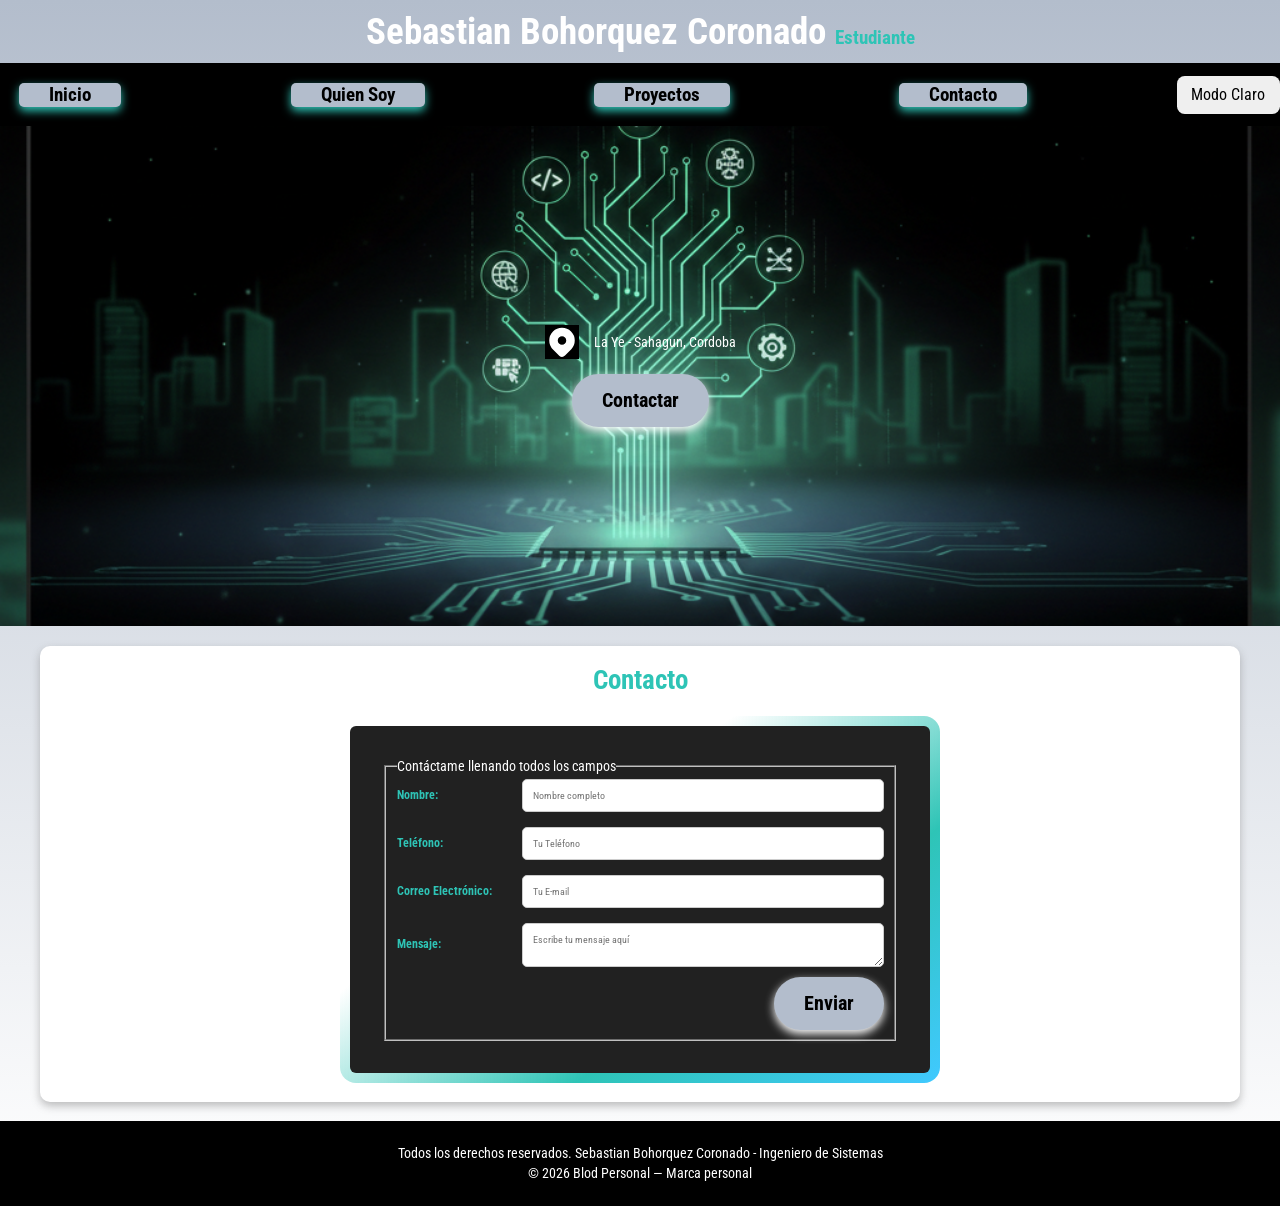
==== contacto.html @ e5efde2c "Add initial HTML structure for portfolio and "Quien Soy" pages - Created index.html with sections fo" ====
<!DOCTYPE html>
<html lang="es">
<head>
    <meta charset="UTF-8">
    <meta name="viewport" content="width=device-width, initial-scale=1.0">

    <link rel="preconnect" href="https://fonts.googleapis.com">
    <link rel="preconnect" href="https://fonts.gstatic.com" crossorigin>
    <link href="https://fonts.googleapis.com/css2?family=Roboto+Condensed:ital,wght@0,100..900;1,100..900&display=swap" rel="stylesheet">
    <link rel="preconnect" href="https://fonts.googleapis.com">
    <link rel="preconnect" href="https://fonts.gstatic.com" crossorigin>
    <link href="https://fonts.googleapis.com/css2?family=Roboto+Condensed:ital,wght@0,100..900;1,100..900&family=Rubik:ital,wght@0,300..900;1,300..900&display=swap" rel="stylesheet">


    <link rel="stylesheet" href="/css/style.css">
    <link rel="stylesheet" href="css/normalize.css">
    <title>Portafolio Sebastian Bohorquez</title>
</head>
<body>
    <header>
        <h1 class="titulo">Sebastian Bohorquez Coronado <span>Estudiante</span></h1>
    </header>

    <div class="nav-bg">
        <nav class="navegacion-principal contenedor">
            <a href="index.html">Inicio</a> 
            <a href="quien-soy.html">Quien Soy</a>
            <a href="Proyectos.html">Proyectos</a> 
            <a href="contacto.html">Contacto</a>
            <button class="boton-modo " id="boton-modo" > Modo Claro</button>

        </nav>
    </div>

    <section class="hero">
        <div class="contenido-hero">
            <div class="ubicacion">
                <svg xmlns="http://www.w3.org/2000/svg" width="34" height="34" viewBox="0 0 24 24" fill="#ffffff" class="icon icon-tabler icons-tabler-filled icon-tabler-map-pin"><path stroke="none" d="M0 0h24v24H0z" fill="none"/><path d="M18.364 4.636a9 9 0 0 1 .203 12.519l-.203 .21l-4.243 4.242a3 3 0 0 1 -4.097 .135l-.144 -.135l-4.244 -4.243a9 9 0 0 1 12.728 -12.728zm-6.364 3.364a3 3 0 1 0 0 6a3 3 0 0 0 0 -6" /></svg>
                <p>La Ye - Sahagun, Cordoba</p>
            </div> 
            <a class="boton" href="#">Contactar</a>
        </div> <!-- Aqui se termina el contenido hero -->
    </section>
    
    <main class="contenedor sombra">
        <section>
            <h2>Contacto</h2>


            <form class="formulario" action="https://formsubmit.co/sebastianbohorquez4607@gmail.com" method="POST">
                <fieldset>
                    <legend>Contáctame llenando todos los campos</legend>

                    <div class="contenedor-campos">
                        <div class="campo">
                            <label for="nombre">Nombre:</label>
                            <input class="input-text" type="text" id="nombre" name="nombre" placeholder="Nombre completo">
                        </div>

                        <div class="campo">
                            <label for="telefono">Teléfono:</label>
                            <input class="input-text" type="tel" id="telefono" name="telefono" placeholder="Tu Teléfono">
                        </div>

                        <div class="campo">
                            <label for="email">Correo Electrónico:</label>
                            <input class="input-text" type="email" id="email" name="email" placeholder="Tu E-mail">
                        </div>

                        <div class="campo">
                            <label for="mensaje">Mensaje:</label>
                            <textarea class="input-text" id="mensaje" name="mensaje" placeholder="Escribe tu mensaje aquí"></textarea>
                        </div>                   
                    </div>
                    

                    <div class="alinear-derecha flex">
                        <input class="boton w-sm-100" type="submit" value="Enviar">
                    </div>
                </fieldset>
            </form>

        </section>
                        
    </main>
    
    <footer class="footer">
        <p>Todos los derechos reservados. Sebastian Bohorquez Coronado - Ingeniero de Sistemas</p>
        <p>© 2026 Blod Personal — Marca personal</p>
    </footer>

    <script src="/JavaScript/script.js"></script>

</body>
</html>
---- css/style.css ----
:root{
    
    --Negro: #000000;
    --AzulGrisaceo: #000000;
    --VerdeMenta: #2EC4B6;
    --GrisClaro: #b3bdcc;
    --GrisOscuro: #2B2D42;
    --Blanco: #FFFFFF;
}

/* Globales */
html{
    font-size: 60.5%;
    box-sizing: border-box;
    scroll-snap-type: y mandatory;
}

/* Scroll snap */

.servicios
.navegacion-principal
.formulario{

    scroll-snap-align: center;
    scroll-snap-type: y mandatory;

}

*, *:before, *:after {
    box-sizing: inherit;
}


body{
    font-size: 16px; /*1rem = 10x*/
    font-family: 'Roboto Condensed', sans-serif;
    background-image: linear-gradient(to top, var(--Blanco), var(--GrisClaro));
    margin: 0;
    padding: 0;
}

/** Titulos **/ 
.titulo{
    font-size: clamp(2rem, 6vw, 3.8rem);
    line-height: 1.2;
    margin: 1rem 0;
    color: var(--Blanco);
}

.titulo span{
    font-size: 1.6rem;
    color: var(--Blanco);
    display: block;
    margin-top: 0.5rem;
    color: var(--VerdeMenta);
}

@media (min-width: 768px) {
    .titulo span{
        font-size: 2rem;
        display: inline;
        margin-top: 0;
    }
}

/**==============================================================
       Barra de Navegación: Aplica para todas las paginas 
================================================================= **/

.nav-bg{
    background-color: var(--Negro);
    width: 100%;
    position: sticky;
    top: 0;
    z-index: 1000;
}

.navegacion-principal {
    display: flex;
    flex-direction: column;
    align-items: center;
    padding: 1rem;
}

@media(min-width: 768px){
    .navegacion-principal{
        flex-direction: row;
        justify-content: space-between;
        padding: 0;
    }
}

.navegacion-principal a{
    color: var(--Blanco);
    padding: 1rem 1.5rem;
    background-color: var(--GrisClaro);
    color: var(--Negro);
    border: none;
    font-size: 2rem;
    border-radius: 5px;
    cursor: pointer;
    transition: all 0.3s ease;
    box-shadow: 0 4px 10px var(--VerdeMenta);
    text-decoration: none;
    font-weight: bold;
    margin: 0.5rem;
    width: 100%;
    text-align: center;
}

.navegacion-principal {
    color: var(--Negro);
    
}

@media (min-width: 480px) {
    .navegacion-principal a {
        width: auto;
        margin: 1rem 0.5rem;
    }
}

@media(min-width: 768px){
    .navegacion-principal a{
        margin: 2rem;
        padding: 1px 30px;
    }
}

.navegacion-principal a:hover{
    color: var(--Negro);
    background-color: #2EC4B6;
    transform: translateY(-3px);
    box-shadow: 0 8px 20px var(--Negro);
}

/**  =================================== PAGINA INICIO ===================================**/

/**======== hero ========**/

.hero{
    background-image: url(../img/hero.png);
    background-size: cover;
    background-position:  center;
    background-repeat: no-repeat;
    height: 400px;
    position: relative;
    margin-bottom: 2rem;
    color: #FFFFFF;
    width: 100%;
}

@media (min-width: 768px) {
    .hero {
        height: 450px;
    }
}

@media (min-width: 1024px) {
    .hero {
        height: 500px;
    }
}

.contenido-hero {
    display: flex;
    flex-direction: column;
    align-items: center;
    justify-content: center;
    text-align: center;
    height: 100%;
    padding: 1rem;
}

.ubicacion {
    display: flex;
    align-items: center;
    justify-content: center;
    gap: 8px;
    margin-bottom: 15px;
    flex-wrap: wrap;
}

@media (min-width: 768px) {
    .ubicacion {
        gap: 15px;
    }
}

.ubicacion p {
    margin: 0;
    font-size: clamp(1rem, 2.5vw, 1.4rem);
}


.boton{
    padding: 12px 25px;
    background-color: var(--GrisClaro);
    color: var(--Negro);
    border: none;
    font-size: clamp(1rem, 2.5vw, 20px);
    border-radius: 50px;
    cursor: pointer;
    transition: all 0.3s ease;
    box-shadow: 0 4px 10px var(--Blanco);
    text-decoration: none;
    font-weight: bold;
    width: 100%;
    max-width: 300px;
    display: inline-block;
}

.boton:hover {
	background-color: #2EC4B6;
	transform: translateY(-5px);
	box-shadow: 0 8px 20px rgba(21, 11, 14, 0.8);
}

@media (min-width: 480px) {
    .boton {
        width: auto;
    }
}

@media (min-width: 768px){
    .boton{
        padding: 15px 30px;
        font-size: 20px;
    }
}

 /** ------------ Mis Servicios ------------ **/



.servicios {
    display: grid;
    grid-template-columns: 1fr;
    gap: 10rem;
    justify-items: center;
    margin-top: 2rem;
    padding: 0 1rem;
    color: var(--Blanco);
    
    
}

.sombra{
    box-shadow: 0 4px 8px rgba(122,122,122,0.48);
    background-color: var(--Blanco);
    padding: 1rem;
    margin: 2rem auto;   /* 👈 CORREGIDO */
    border-radius: 10px;
    max-width: 1200px;
    width: 95%;          /* 👈 opcional pero recomendado */
}

@media (min-width: 480px) {
    .servicios {
        grid-template-columns: repeat(auto-fit, minmax(280px, 1fr));
    }
}

@media (min-width: 768px) {
    .servicios {
        grid-template-columns: repeat(auto-fit, minmax(250px, 1fr));
        gap: 2.5rem;
        margin-top: 3rem;
    
    }
}

@media (min-width: 1024px) {
    .servicios {
        gap: 3rem;
    }
}

.servicio{
    width: 100%;
    max-width: 400px;
    padding: 1.5rem;
    text-align: center;
    background-color: var(--Negro);
    border-radius: 10px;
    transition: transform 0.3s ease, box-shadow 0.3s ease;
}

.servicio:hover{
    background-color: var(--VerdeMenta);
    transform: translateY(-5px);
    box-shadow: 0 8px 25px var(--Blanco);
    color: var(--Negro);
}

.icon{
    background-color: var(--Negro);
}

.icon:hover{
    color: var(--Negro);
}


@media (min-width: 768px) {
    .servicio {
        padding: 2rem;
    }
}

.iconos{
    display: grid;
    margin-top: 1.5rem;
    justify-items: center;
    gap: 1rem;
}

@media (min-width: 768px) {
    .iconos {
        margin-top: 3rem;
    }
}

.iconos p {
    margin: 0;
    font-size: clamp(1rem, 2vw, 1.2rem);
    line-height: 1.6;
}


@media (min-width: 768px) {
    .sombra {
        padding: 2rem;
        margin: 2rem auto;
    }
}

 /* Tipografias */


h2{
    font-size: clamp(2rem, 5vw, 2.8rem);
    color: var(--AzulProfundo);
    margin-bottom: 1.5rem;
    color: var(--VerdeMenta);
}

h3{
    font-size: clamp(1.6rem, 4vw, 2.2rem);
    color: var(--Blanco);
    margin-bottom: 1rem;
    
}

h1,h2,h3{
    text-align: center;
    margin-top: 0;
}

@media (min-width: 768px) {
    h2 {
        margin-bottom: 2rem;
    }
    
    h3 {
        margin-bottom: 1.5rem;
    }
}

.sobre-mi,
.habilidades,
.proyectos-destacados,
.cta {
    text-align: center;
    padding: 4rem 2rem;
}

.sobre-mi p{
    color: var(--Blanco);
}

.grid-habilidades,
.grid-proyectos {
    display: grid;
    gap: 2rem;
    margin-top: 2rem;
}

@media (min-width: 768px) {
    .grid-habilidades {
        grid-template-columns: repeat(3, 1fr);
    }

    .grid-proyectos {
        grid-template-columns: repeat(3, 1fr);
    }
}

.proyecto h3{
    color: var(--VerdeMenta);
}

.habilidad,
.proyecto {
    background: var(--Blanco);
    padding: 2rem;
    border-radius: 10px;
    box-shadow: 0 4px 10px rgba(0,0,0,0.1);
    transition: transform 0.3s ease, box-shadow 0.3s ease;
    color: var(--Negro);
}

.habilidad:hover,
.proyecto:hover {
    transform: translateY(-5px);
    box-shadow: 0 8px 20px rgba(0,0,0,0.2);
    background-color: var(--Negro);
    color: var(--Blanco);
}

.boton-ver-proyectos{
    padding: 12px 25px;
    background-color: var(--VerdeMenta);
    color: var(--Negro);
    border: none;
    font-size: clamp(1rem, 2.5vw, 20px);
    border-radius: 50px;
    cursor: pointer;
    transition: all 0.3s ease;
    box-shadow: 0 4px 10px var(--Blanco);
    text-decoration: none;
    font-weight: bold;
    width: 100%;
    max-width: 300px;
    display: inline-block;
}

.boton-ver-proyectos:hover {
	background-color: var(--Blanco);
	transform: translateY(-5px);
	box-shadow: 0 8px 20px rgba(21, 11, 14, 0.8);
}
.cta {
    background: #222;
    color: white;
}







/* ========================================
   MEDIA QUERIES ADICIONALES
   ======================================== */

/* Dispositivos muy pequeños (max-width: 480px) */
@media (max-width: 480px) {
    html {
        font-size: 55%;
    }
    
    .contenedor {
        padding: 0 1rem;
    }
    
    .navegacion-principal a {
        padding: 0.8rem 1rem;
        font-size: 1.2rem;
    }
    
    .hero {
        height: 350px;
    }
    
    .sombra {
        padding: 1rem;
        margin: 0 0.5rem 1.5rem 0.5rem;
    }
    
    .servicio {
        padding: 1rem;
    }
    
    .formulario {
        padding: 1.5rem 1rem;
    }
    
    .campo input,
    .campo textarea {
        padding: 8px;
    }
}

/* Tablets pequeñas (481px - 767px) */
@media (min-width: 481px) and (max-width: 767px) {
    .navegacion-principal a {
        padding: 1rem 1.5rem;
    }
    
    .servicios {
        padding: 0 2rem;
    }
    
    .formulario {
        padding: 2rem;
    }
}

/* Tablets grandes y laptops pequeñas (768px - 1023px) */
@media (min-width: 768px) and (max-width: 1023px) {
    .hero {
        height: 480px;
    }
    
    .servicios {
        gap: 2rem;
    }
}

/* Laptops y desktops (1024px - 1439px) */
@media (min-width: 1024px) and (max-width: 1439px) {
    .hero {
        height: 500px;
    }
}

/* Desktops grandes (1440px+) */
@media (min-width: 1440px) {
    .contenedor {
        max-width: 140rem;
    }
    
    .hero {
        height: 550px;
    }
    
    .servicio {
        max-width: 450px;
    }
}

/* Orientación landscape en dispositivos móviles */
@media (max-height: 500px) and (orientation: landscape) {
    .hero {
        height: 300px;
    }
    
    .navegacion-principal {
        flex-direction: row;
        flex-wrap: wrap;
    }
    
    .navegacion-principal a {
        margin: 0.5rem;
        padding: 0.5rem 1rem;
    }
    
    .sombra {
        margin: 1rem;
    }
}

/* Mejoras de accesibilidad */
@media (prefers-reduced-motion: reduce) {
    * {
        transition: none !important;
        animation: none !important;
    }
    
    .boton:hover,
    .navegacion-principal a:hover,
    .habilidad-card:hover,
    .interes-item:hover {
        transform: none;
    }
}

/* Soporte para modo oscuro del sistema */
@media (prefers-color-scheme: dark) {
    body {
        background-image: linear-gradient(to bottom, #ffffff, #2B2D42);
    }
    
    .sombra {
        background-color: #2B2D42;
        box-shadow: 0 4px 8px 0 rgba(0, 0, 0, 0.3);
    }
    
    .boton {
        background-color: #2B2D42;
        color: #fff;
    }
    
    .navegacion-principal a {
        background-color: #2B2D42;
        color: #ffffff;
    }
}


/** ============================== PAGINA QUIEN SOY ==============================**/

/* Perfil Container */
.perfil-container {
    display: grid;
    grid-template-columns: 1fr;
    gap: 2rem;
    margin-bottom: 3rem;
    align-items: center;
}

.perfil-imagen {
    display: flex;
    justify-content: center;
}

.perfil-foto {
    width: 200px;
    height: 200px;
    border-radius: 50%;
    object-fit: cover;
    border: 4px solid var(--VerdeMenta);
    box-shadow: 0 10px 40px rgba(46, 196, 182, 0.3);
    transition: transform 0.3s ease, box-shadow 0.3s ease, border-color 0.3s ease;
    position: relative;
}

.perfil-foto:hover {
    transform: scale(1.08);
    box-shadow: 0 15px 50px rgba(46, 196, 182, 0.5);
    border-color: #000000;
}

.imagen-placeholder {
    display: none;
}

.perfil-info {
    text-align: center;
    color: var(--Blanco);
}

.oculto{
    max-height: 0;
    opacity: 0;
    overflow: hidden;
    transition: max-height .6s ease, opacity .4s ease;
}

.visible{
    max-height: 500px;
    opacity: 1;
    transition: max-height .6s ease, opacity .4s ease;
}

.perfil-info h2 {
    font-size: clamp(2rem, 5vw, 2.8rem);
    color: var(--Blanco);
    margin-bottom: 1rem;
    border-bottom: 3px solid var(--VerdeMenta);
    padding-bottom: 0.5rem;
    display: inline-block;
}

.intro {
    font-size: clamp(1.4rem, 3vw, 1.6rem);
    line-height: 1.6;
    color: var(--Negro);
    margin-bottom: 2rem;
    padding: 0 1rem;
}

.intro strong {
    color: var(--VerdeMenta);
}

/* ------------ Información Personal ------------ */

.informacion-personal {
    max-width: 650px;
    margin: 3rem auto;
    text-align: center;
}

.informacion-personal h3 {
    font-size: clamp(1.8rem, 4vw, 2.2rem);
    color: var(--Blanco);
    margin-bottom: 2rem;
    border-bottom: 3px solid var(--VerdeMenta);
    display: inline-block;
    padding-bottom: .5rem;
}

.info-list {
    list-style: none;
    padding: 0;
    margin: 0;
}

.info-list li {
    display: flex;
    flex-direction: column;
    align-items: center;
    gap: .5rem;
    padding: 1.2rem 0;
    border-bottom: 1px solid rgba(255,255,255,0.3);
    font-size: clamp(1.2rem, 2.5vw, 1.4rem);
}

.info-list .icon {
    font-size: 2rem;
}

.info-list .label {
    font-weight: bold;
    color: var(--VerdeMenta);
}

.info-list .value {
    color: var(--Blanco);
    opacity: .85;
}

/* ------------ Sección Mis Habilidades ------------ */

.habilidades-section {
    margin-bottom: 3rem;
}

.habilidades-section h3 {
    font-size: clamp(1.8rem, 4vw, 2rem);
    color: var(--Blanco);
    margin-bottom: 1.5rem;
    text-align: center;
}

.habilidades-grid {
    display: grid;
    grid-template-columns: 1fr;
    gap: 1.5rem;
}

.habilidad-card {
    background: var(--negro);
    padding: 1.5rem;
    border-radius: 15px;
    text-align: center;
    transition: transform 0.3s ease, box-shadow 0.3s ease;
}

.habilidad-card:hover {
    transform: translateY(-5px);
    box-shadow: 0 8px 25px var(--Blanco);
}

.habilidad-icon {
    margin-bottom: 1rem;
}

.habilidad-card h4 {
    font-size: clamp(1.4rem, 3vw, 1.6rem);
    color: var(--GrisOscuro);
    margin-bottom: 0.5rem;
}

.habilidad-card p {
    font-size: clamp(1rem, 2vw, 1.2rem);
    color: #948888;
    margin-bottom: 1rem;
}

.progress-bar {
    width: 100%;
    height: 8px;
    background-color: #ddd;
    border-radius: 4px;
    overflow: hidden;
}

.progress {
    height: 100%;
    background: linear-gradient(90deg, var(--VerdeMenta), #45b7aa);
    border-radius: 4px;
    transition: width 0.5s ease;
}

/* Sección de Intereses */
.intereses-section {
    margin-bottom: 3rem;
}

.intereses-section h3 {
    font-size: clamp(1.8rem, 4vw, 2rem);
    color: var(--Blanco);
    margin-bottom: 1.5rem;
    text-align: center;
}

.intereses-grid {
    display: flex;
    flex-wrap: wrap;
    justify-content: center;
    gap: 1rem;
}

.interes-item {
    display: flex;
    align-items: center;
    gap: 0.5rem;
    background: var(--GrisClaro);
    padding: 0.8rem 1.2rem;
    border-radius: 25px;
    transition: all 0.3s ease;
}

.interes-item:hover {
    background: var(--VerdeMenta);
    transform: scale(1.05);
}

.interes-item:hover .interes-text {
    color: var(--Blanco);
}

.interes-icon {
    font-size: 1.5rem;
}

.interes-text {
    font-size: clamp(1rem, 2vw, 1.4rem);
    font-weight: bold;
    color: var(--GrisOscuro);
    transition: color 0.3s ease;
}

/* Sección de Frase */
.frase-section {
    text-align: center;
    padding: 2rem 1.5rem;
    background: linear-gradient(135deg, var(--VerdeMenta), #45b7aa);
    border-radius: 15px;
    color: var(--Blanco);
}

.frase-section blockquote {
    font-size: clamp(1.4rem, 3vw, 2rem);
    font-style: italic;
    margin: 0 0 1rem 0;
    line-height: 1.4;
}

.frase-section cite {
    font-size: clamp(1rem, 2vw, 1.4rem);
    opacity: 0.9;
}

/* Media Queries */

/* Tablets - 768px */
@media (min-width: 768px) {
    .perfil-container {
        grid-template-columns: 250px 1fr;
        gap: 3rem;
        text-align: left;
    }

    .perfil-imagen {
        justify-content: flex-start;
    }

    .perfil-foto {
        width: 240px;
        height: 240px;
    }

    .informacion-personal {
        max-width: 600px;
        margin: 0 auto;
    }

    .habilidades-grid {
        grid-template-columns: repeat(2, 1fr);
        gap: 2rem;
    }

    .intereses-grid {
        gap: 1.5rem;
    }

    .interes-item {
        padding: 1rem 1.5rem;
    }

    .frase-section {
        padding: 3rem;
    }

    .frase-section blockquote {
        font-size: 2.2rem;
    }
}

/* Laptops - 1024px */
@media (min-width: 1024px) {
    .quien-soy-section {
        padding: 3rem;
    }

    .perfil-container {
        grid-template-columns: 280px 1fr;
        gap: 4rem;
    }

    .perfil-foto {
        width: 280px;
        height: 280px;
    }

    .intro {
        font-size: 1.8rem;
    }

    .habilidades-grid {
        grid-template-columns: repeat(4, 1fr);
        gap: 2rem;
    }

    .habilidad-card {
        padding: 2rem;
    }

    .frase-section blockquote {
        font-size: 2.5rem;
    }
}

/* Large Desktops - 1440px */
@media (min-width: 1440px) {
    .perfil-container {
        grid-template-columns: 320px 1fr;
        gap: 5rem;
    }

    .perfil-foto {
        width: 320px;
        height: 320px;
    }

    .info-list li {
        padding: 1.2rem 0;
        font-size: 1.6rem;
    }

    .interes-item {
        padding: 1.2rem 2rem;
    }

    .interes-icon {
        font-size: 2rem;
    }

    .interes-text {
        font-size: 1.5rem;
    }
}

/* Extra Small Devices */
@media (max-width: 480px) {
    .quien-soy-section {
        padding: 1rem;
    }

    .perfil-container {
        gap: 1.5rem;
    }

    .perfil-foto {
        width: 160px;
        height: 160px;
    }

    .habilidad-card {
        padding: 1.2rem;
    }

    .interes-item {
        padding: 0.6rem 1rem;
    }

    .frase-section {
        padding: 1.5rem 1rem;
    }
}

/* Landscape orientation */
@media (max-height: 500px) and (orientation: landscape) {
    .perfil-foto {
        width: 120px;
        height: 120px;
    }

    .perfil-container {
        grid-template-columns: 150px 1fr;
        gap: 2rem;
    }
}

/* Print styles */
@media print {
    .habilidad-card,
    .intereses-section,
    .frase-section {
        page-break-inside: avoid;
    }

    .imagen-placeholder {
        border: 2px solid #ccc;
        box-shadow: none;
    }
}

/* Dark mode support */
@media (prefers-color-scheme: dark) {
    body {
        background-image: linear-gradient(to bottom, #1a1a2e, #ffffff);
    }

    .quien-soy-section {
        color: #fff;
    }

    .intro {
        color: #ddd;
    }


}

/** ============================== PAGINA PROYECTOS ==============================**/


/** ============================== PAGINA CONTACTO ==============================**/


/** ------------ Formulario ------------ **/
.formulario{
    width: 100%;
    max-width: 600px;
    margin: 0 auto;
    background: linear-gradient(#212121, #212121) padding-box,
    linear-gradient(145deg, transparent 35%,#2EC4B6, #40c9ff) border-box;
    border: 3px solid transparent;
    padding: 2rem 1rem;
    font-size: 1.2rem;
    font-family: inherit;
    color: white;
    display: flex;
    flex-direction: column;
    gap: 15px;
    box-sizing: border-box;
    border-radius: 16px;
}

@media (min-width: 480px) {
    .formulario {
        padding: 2rem 1.5rem;
        border-width: 5px;
    }
}

@media (min-width: 768px) {
    .formulario {
        padding: 32px;
        font-size: 14px;
        border-width: 10px;
    }
}

.contenedor-campos{
    display: flex;
    flex-direction: column;
    gap: 15px;
}

.campo {
    display: flex;
    flex-direction: column;
    gap: 5px;
}

@media (min-width: 768px) {
    .campo {
        flex-direction: row;
        align-items: center;
    }
}

.campo label {
    font-weight: bold;
    font-size: clamp(1rem, 2vw, 1.2rem);
    color: var(--VerdeMenta);
}

.campo input,
.campo textarea {
    width: 100%;
    padding: 10px;
    border: 1px solid #ccc;
    border-radius: 5px;
    font-size: 1rem;
}

@media (min-width: 768px) {
    .campo label {
        flex: 0 0 120px;
    }
}

.alinear-derecha {
    display: flex;
    justify-content: center;
    margin-top: 1rem;
}

@media (min-width: 768px) {
    .alinear-derecha {
        justify-content: flex-end;
    }
}
/** ============================== MODO OSCURO ==============================**/



.dark-mode {
    background-image: linear-gradient(to top, #000000, #000000);
    color: var(--Blanco);
}

.dark-mode .nav-bg {
    background-color: #f2f2f2;
}

.dark-mode .navegacion-principal a {
    color: var(--Blanco);
}

.dark-mode .datos div,
.dark-mode .sombra {
    background-color: var(--Blanco);
    color: var(--Negro);
}

.dark-mode h2{
    color: var(--Negro);
}

.dark-mode .perfil-info {
    text-align: center;
    color: var(--Negro);
}

 .dark-mode .informacion-personal h3 {
    font-size: clamp(1.6rem, 3.5vw, 1.8rem);
    color: var(--Negro);
    margin-bottom: 1rem;
    margin-top: 2rem;
}

.dark-mode .info-list .label {
    font-weight: bold;
    color: var(--VerdeMenta);
}

.dark-mode .value{
    color: var(--GrisOscuro);
}

.dark-mode .info-list li {
    display: flex;
    flex-direction: column;
    align-items: center;
    gap: 0.5rem;
    padding: 1rem 0;
    border-bottom: 1px solid var(--Negro);
    font-size: clamp(1.2rem, 2.5vw, 1.4rem);
}

.dark-mode .contador {
    color: var(--VerdeMenta);
}

.dark-mode .boton-modo {
    background-color: #3a3d5a;
    color: var(--Blanco);
}



.boton-modo {
    border: none;
    padding: 1rem 1.5rem;
    border-radius: .8rem;
    cursor: pointer;
}



footer{
    background-color: var(--AzulGrisaceo);
    padding: 2rem 1rem;
    margin-top: 2rem;
    text-align: center;
    color: var(--Blanco);
    font-size: clamp(1rem, 2vw, 1.4rem);
}

footer p {
    margin: 0.5rem 0;
}

@media (prefers-color-scheme: dark) {

}
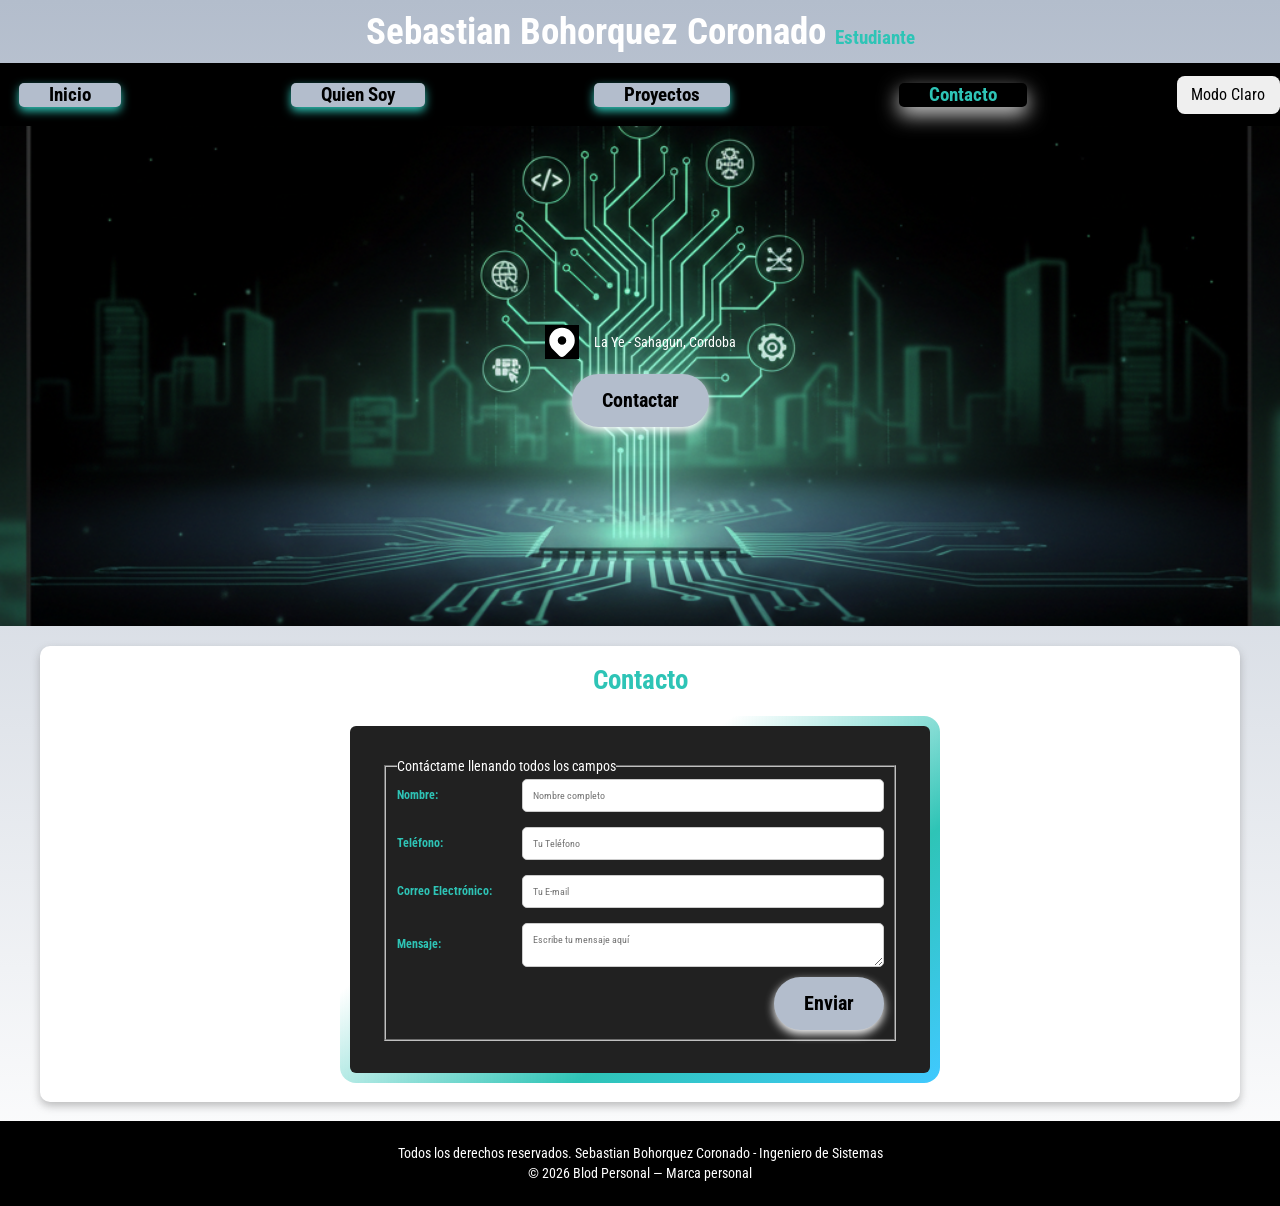
==== commit 4b3a04fb: "Implement project filtering functionality and update navigation links for active states" ====
--- a/contacto.html
+++ b/contacto.html
@@ -26,7 +26,7 @@
             <a href="index.html">Inicio</a> 
             <a href="quien-soy.html">Quien Soy</a>
             <a href="Proyectos.html">Proyectos</a> 
-            <a href="contacto.html">Contacto</a>
+            <a href="contacto.html" class="activo">Contacto</a>
             <button class="boton-modo " id="boton-modo" > Modo Claro</button>
 
         </nav>
--- a/css/style.css
+++ b/css/style.css
@@ -74,6 +74,14 @@
     top: 0;
     z-index: 1000;
 }
+
+.nav-bg a.activo {
+    box-shadow: 0 8px 20px rgba(255, 255, 255, 0.8);
+    background-color: var(--VerdeMenta) transparent 100%;
+    color: var(--VerdeMenta);
+    border-radius: 5px;
+}
+
 
 .navegacion-principal {
     display: flex;
@@ -602,6 +610,31 @@
 
 /** ============================== PAGINA QUIEN SOY ==============================**/
 
+.section{
+    display: flex;
+    width: 600px;
+    height: 550px;
+        margin: 0 auto;
+        gap: 1rem;
+        margin-top: 2rem;
+}
+.section img{
+    width: 0px;
+    flex-grow: 1;
+    object-fit: cover;
+    opacity: .8;
+    transition: 0.2s ease;
+}
+
+section img:hover{
+    cursor: pointer;
+    width: 300px;
+    opacity: 1;
+    filter: contrast(120%) ;
+}
+
+
+
 /* Perfil Container */
 .perfil-container {
     display: grid;
@@ -1040,6 +1073,81 @@
 
 /** ============================== PAGINA PROYECTOS ==============================**/
 
+.parrafo-proyecto{
+    text-align: center;
+    color: var(--Blanco);
+    font-size: clamp(1.2rem, 2.5vw, 1.4rem);
+    margin-bottom: 2rem;
+}
+
+.filtros{
+    display:flex;
+    flex-wrap:wrap;
+    justify-content:center;
+    gap:1rem;
+    margin-bottom:3rem;
+}
+
+.btn-filtro{
+    padding:10px 20px;
+    border:none;
+    border-radius:20px;
+    background:var(--GrisClaro);
+    cursor:pointer;
+    font-weight:bold;
+    transition:.3s;
+}
+
+.btn-filtro:hover{
+    background:var(--VerdeMenta);
+}
+
+.btn-filtro.activo{
+    background:var(--VerdeMenta);
+}
+
+/* GRID PROYECTOS */
+
+.proyectos-grid{
+    display:grid;
+    grid-template-columns:repeat(auto-fit,minmax(250px,1fr));
+    gap:2rem;
+}
+
+.proyecto-card{
+    background:var(--Negro);
+    color:white;
+    padding:1.5rem;
+    border-radius:10px;
+    text-align:center;
+    transition:.3s;
+}
+
+.proyecto-card:hover{
+    transform:translateY(-5px);
+    box-shadow:0 10px 25px rgba(255, 255, 255, 0.4);
+}
+
+.proyecto-card img{
+    width:100%;
+    border-radius:8px;
+    margin-bottom:1rem;
+}
+
+.btn-proyecto{
+    display:inline-block;
+    margin-top:10px;
+    padding:8px 16px;
+    background:var(--VerdeMenta);
+    color:black;
+    border-radius:20px;
+    text-decoration:none;
+    font-weight:bold;
+}
+
+.btn-proyecto:hover{
+    background-color:var(--Blanco);
+}
 
 /** ============================== PAGINA CONTACTO ==============================**/
 
@@ -1142,6 +1250,13 @@
     background-color: #f2f2f2;
 }
 
+.dark-mode .nav-bg a.activo {
+    box-shadow: 0 8px 20px rgba(32, 215, 142, 0.8);
+    background-color: var(--VerdeMenta) transparent 100%;
+    color: var(--VerdeMenta);
+    border-radius: 5px;
+}
+
 .dark-mode .navegacion-principal a {
     color: var(--Blanco);
 }
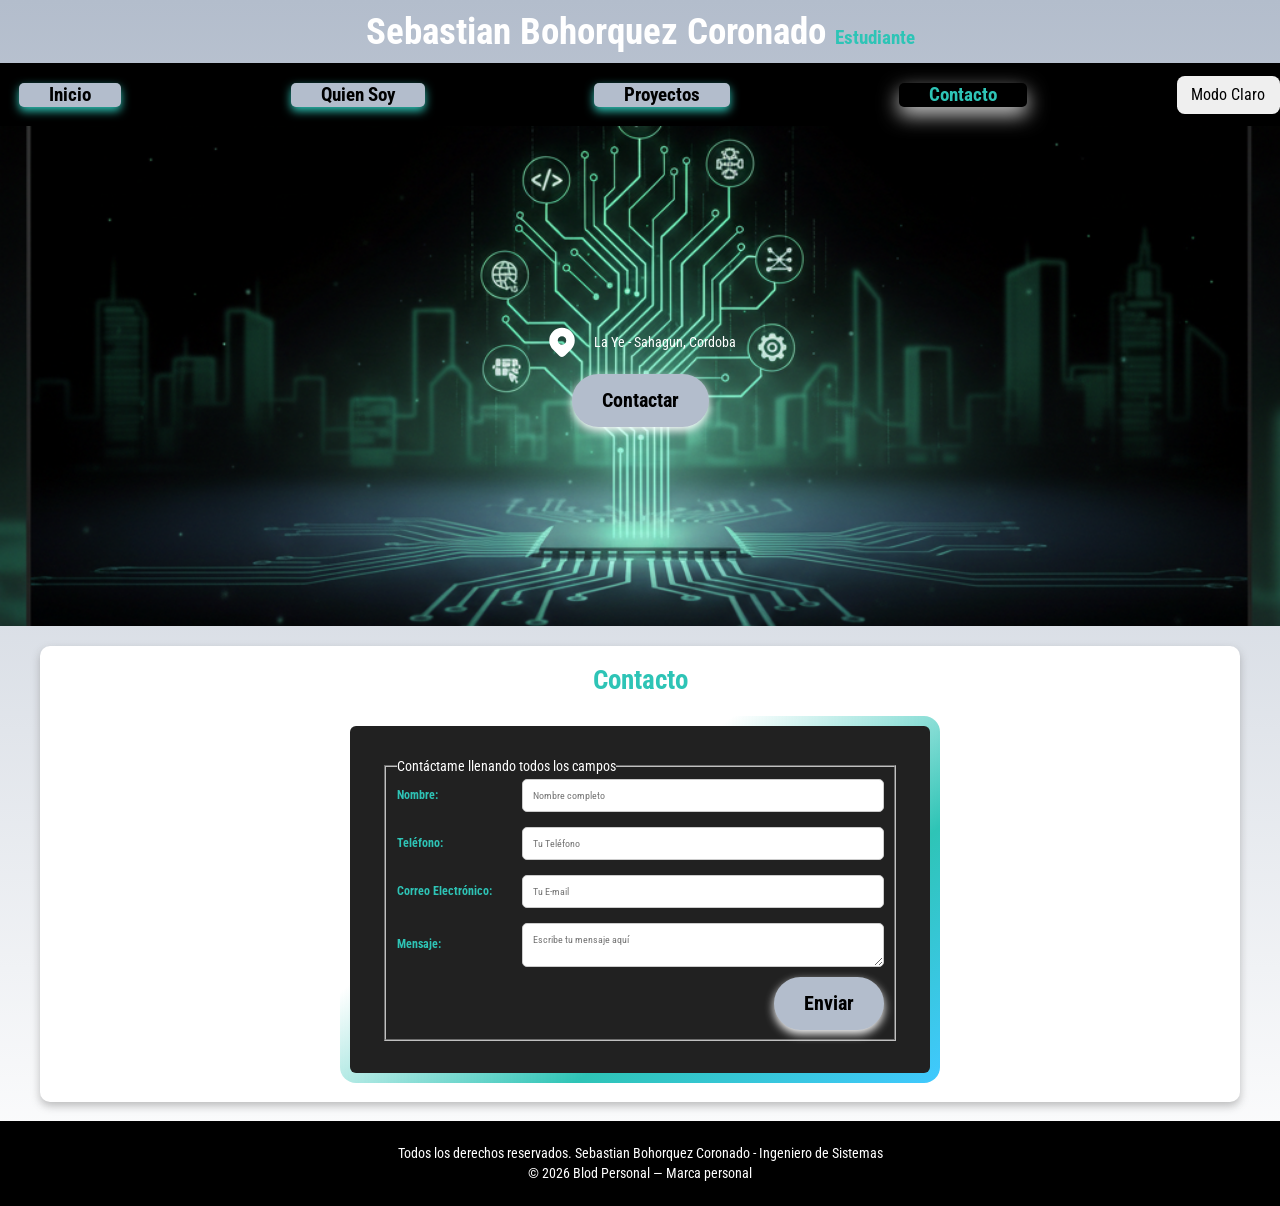
==== commit 9ae3fb8c: "Update project cards and icons in multiple HTML files; enhance CSS hover effects" ====
--- a/contacto.html
+++ b/contacto.html
@@ -35,7 +35,7 @@
     <section class="hero">
         <div class="contenido-hero">
             <div class="ubicacion">
-                <svg xmlns="http://www.w3.org/2000/svg" width="34" height="34" viewBox="0 0 24 24" fill="#ffffff" class="icon icon-tabler icons-tabler-filled icon-tabler-map-pin"><path stroke="none" d="M0 0h24v24H0z" fill="none"/><path d="M18.364 4.636a9 9 0 0 1 .203 12.519l-.203 .21l-4.243 4.242a3 3 0 0 1 -4.097 .135l-.144 -.135l-4.244 -4.243a9 9 0 0 1 12.728 -12.728zm-6.364 3.364a3 3 0 1 0 0 6a3 3 0 0 0 0 -6" /></svg>
+                <svg xmlns="http://www.w3.org/2000/svg" width="34" height="34" viewBox="0 0 24 24" fill="#ffffff" class="icono icon-tabler icons-tabler-filled icon-tabler-map-pin"><path stroke="none" d="M0 0h24v24H0z" fill="none"/><path d="M18.364 4.636a9 9 0 0 1 .203 12.519l-.203 .21l-4.243 4.242a3 3 0 0 1 -4.097 .135l-.144 -.135l-4.244 -4.243a9 9 0 0 1 12.728 -12.728zm-6.364 3.364a3 3 0 1 0 0 6a3 3 0 0 0 0 -6" /></svg>
                 <p>La Ye - Sahagun, Cordoba</p>
             </div> 
             <a class="boton" href="#">Contactar</a>
--- a/css/style.css
+++ b/css/style.css
@@ -664,6 +664,7 @@
     transform: scale(1.08);
     box-shadow: 0 15px 50px rgba(46, 196, 182, 0.5);
     border-color: #000000;
+    
 }
 
 .imagen-placeholder {
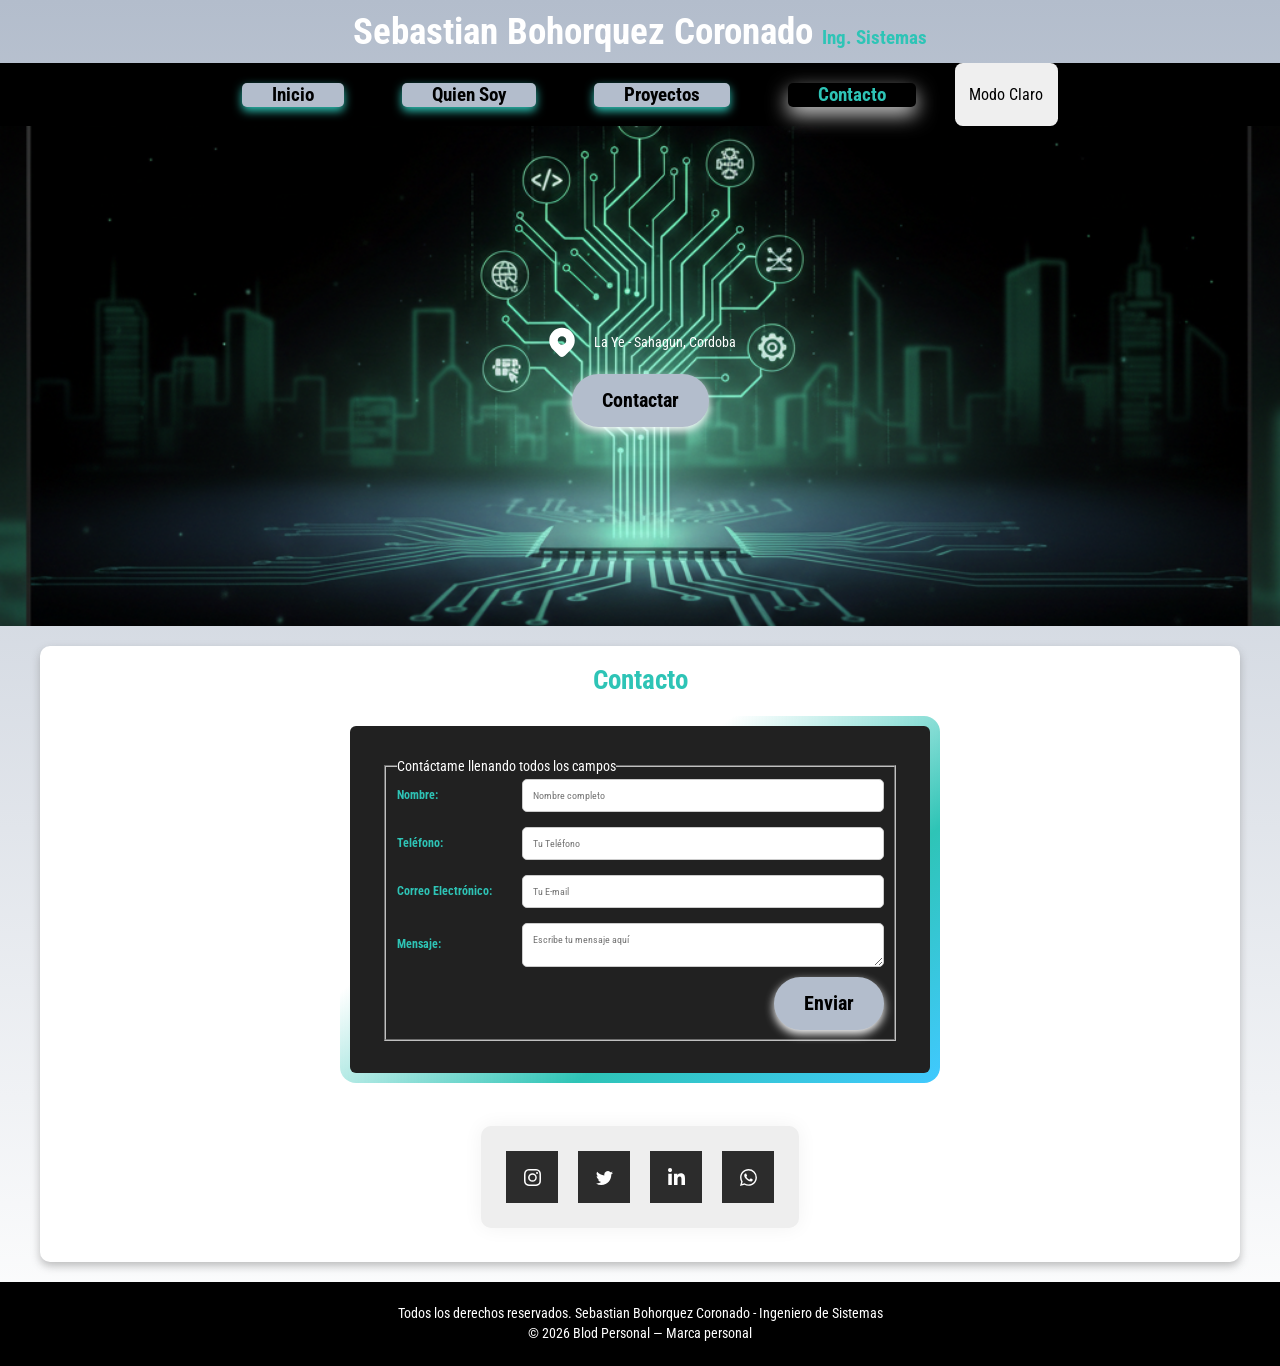
==== commit 9dcdd4be: "feat: Implement responsive menu and social media links across multiple pages - Added a toggle button" ====
--- a/contacto.html
+++ b/contacto.html
@@ -18,16 +18,27 @@
 </head>
 <body>
     <header>
-        <h1 class="titulo">Sebastian Bohorquez Coronado <span>Estudiante</span></h1>
+        <h1 class="titulo">
+            Sebastian Bohorquez Coronado <span>Ing. Sistemas</span>
+        </h1>
     </header>
-
+    
     <div class="nav-bg">
         <nav class="navegacion-principal contenedor">
-            <a href="index.html">Inicio</a> 
-            <a href="quien-soy.html">Quien Soy</a>
-            <a href="Proyectos.html">Proyectos</a> 
-            <a href="contacto.html" class="activo">Contacto</a>
-            <button class="boton-modo " id="boton-modo" > Modo Claro</button>
+
+            <!-- MENÚ -->
+            <div class="menu-nav">
+                <a href="index.html" >Inicio</a> 
+                <a href="quien-soy.html">Quien Soy</a>
+                <a href="Proyectos.html">Proyectos</a> 
+                <a href="contacto.html" class="activo">Contacto</a>
+                <button class="boton-modo" id="boton-modo">Modo Claro</button>
+            </div>
+            <!-- BOTÓN HAMBURGUESA -->
+            <div class="toggle" id="toggle-menu">
+                <svg xmlns="http://www.w3.org/2000/svg" width="24" height="24" viewBox="0 0 24 24" fill="#2EC4B6" class="icon-barra"><path stroke="none" d="M0 0h24v24H0z" fill="none"/><path d="M21 6a1 1 0 0 1 -1 1h-16a1 1 0 1 1 0 -2h16a1 1 0 0 1 1 1" /><path d="M21 12a1 1 0 0 1 -1 1h-16a1 1 0 0 1 0 -2h16a1 1 0 0 1 1 1" /><path d="M21 18a1 1 0 0 1 -1 1h-16a1 1 0 0 1 0 -2h16a1 1 0 0 1 1 1" /></svg>
+
+            </div>
 
         </nav>
     </div>
@@ -79,8 +90,30 @@
                     </div>
                 </fieldset>
             </form>
+            <h3>Nuestras Redes Sociales</h3>
+            <section class="redes-sociales">
+                <!-- From Uiverse.io by vinodjangid07 --> 
+                <div class="card-redes">
+                <a href="#" class="socialContainer containerOne">
+                    <svg class="socialSvg instagramSvg" viewBox="0 0 16 16"> <path d="M8 0C5.829 0 5.556.01 4.703.048 3.85.088 3.269.222 2.76.42a3.917 3.917 0 0 0-1.417.923A3.927 3.927 0 0 0 .42 2.76C.222 3.268.087 3.85.048 4.7.01 5.555 0 5.827 0 8.001c0 2.172.01 2.444.048 3.297.04.852.174 1.433.372 1.942.205.526.478.972.923 1.417.444.445.89.719 1.416.923.51.198 1.09.333 1.942.372C5.555 15.99 5.827 16 8 16s2.444-.01 3.298-.048c.851-.04 1.434-.174 1.943-.372a3.916 3.916 0 0 0 1.416-.923c.445-.445.718-.891.923-1.417.197-.509.332-1.09.372-1.942C15.99 10.445 16 10.173 16 8s-.01-2.445-.048-3.299c-.04-.851-.175-1.433-.372-1.941a3.926 3.926 0 0 0-.923-1.417A3.911 3.911 0 0 0 13.24.42c-.51-.198-1.092-.333-1.943-.372C10.443.01 10.172 0 7.998 0h.003zm-.717 1.442h.718c2.136 0 2.389.007 3.232.046.78.035 1.204.166 1.486.275.373.145.64.319.92.599.28.28.453.546.598.92.11.281.24.705.275 1.485.039.843.047 1.096.047 3.231s-.008 2.389-.047 3.232c-.035.78-.166 1.203-.275 1.485a2.47 2.47 0 0 1-.599.919c-.28.28-.546.453-.92.598-.28.11-.704.24-1.485.276-.843.038-1.096.047-3.232.047s-2.39-.009-3.233-.047c-.78-.036-1.203-.166-1.485-.276a2.478 2.478 0 0 1-.92-.598 2.48 2.48 0 0 1-.6-.92c-.109-.281-.24-.705-.275-1.485-.038-.843-.046-1.096-.046-3.233 0-2.136.008-2.388.046-3.231.036-.78.166-1.204.276-1.486.145-.373.319-.64.599-.92.28-.28.546-.453.92-.598.282-.11.705-.24 1.485-.276.738-.034 1.024-.044 2.515-.045v.002zm4.988 1.328a.96.96 0 1 0 0 1.92.96.96 0 0 0 0-1.92zm-4.27 1.122a4.109 4.109 0 1 0 0 8.217 4.109 4.109 0 0 0 0-8.217zm0 1.441a2.667 2.667 0 1 1 0 5.334 2.667 2.667 0 0 1 0-5.334z"></path> </svg>
+                </a>
+                
+                <a href="#" class="socialContainer containerTwo">
+                    <svg class="socialSvg twitterSvg" viewBox="0 0 16 16"> <path d="M5.026 15c6.038 0 9.341-5.003 9.341-9.334 0-.14 0-.282-.006-.422A6.685 6.685 0 0 0 16 3.542a6.658 6.658 0 0 1-1.889.518 3.301 3.301 0 0 0 1.447-1.817 6.533 6.533 0 0 1-2.087.793A3.286 3.286 0 0 0 7.875 6.03a9.325 9.325 0 0 1-6.767-3.429 3.289 3.289 0 0 0 1.018 4.382A3.323 3.323 0 0 1 .64 6.575v.045a3.288 3.288 0 0 0 2.632 3.218 3.203 3.203 0 0 1-.865.115 3.23 3.23 0 0 1-.614-.057 3.283 3.283 0 0 0 3.067 2.277A6.588 6.588 0 0 1 .78 13.58a6.32 6.32 0 0 1-.78-.045A9.344 9.344 0 0 0 5.026 15z"></path> </svg>              </a>
+                    
+                <a href="#" class="socialContainer containerThree">
+                    <svg class="socialSvg linkdinSvg" viewBox="0 0 448 512"><path d="M100.28 448H7.4V148.9h92.88zM53.79 108.1C24.09 108.1 0 83.5 0 53.8a53.79 53.79 0 0 1 107.58 0c0 29.7-24.1 54.3-53.79 54.3zM447.9 448h-92.68V302.4c0-34.7-.7-79.2-48.29-79.2-48.29 0-55.69 37.7-55.69 76.7V448h-92.78V148.9h89.08v40.8h1.3c12.4-23.5 42.69-48.3 87.88-48.3 94 0 111.28 61.9 111.28 142.3V448z"></path></svg>
+                </a>
+                
+                <a href="#" class="socialContainer containerFour">
+                    <svg class="socialSvg whatsappSvg" viewBox="0 0 16 16"> <path d="M13.601 2.326A7.854 7.854 0 0 0 7.994 0C3.627 0 .068 3.558.064 7.926c0 1.399.366 2.76 1.057 3.965L0 16l4.204-1.102a7.933 7.933 0 0 0 3.79.965h.004c4.368 0 7.926-3.558 7.93-7.93A7.898 7.898 0 0 0 13.6 2.326zM7.994 14.521a6.573 6.573 0 0 1-3.356-.92l-.24-.144-2.494.654.666-2.433-.156-.251a6.56 6.56 0 0 1-1.007-3.505c0-3.626 2.957-6.584 6.591-6.584a6.56 6.56 0 0 1 4.66 1.931 6.557 6.557 0 0 1 1.928 4.66c-.004 3.639-2.961 6.592-6.592 6.592zm3.615-4.934c-.197-.099-1.17-.578-1.353-.646-.182-.065-.315-.099-.445.099-.133.197-.513.646-.627.775-.114.133-.232.148-.43.05-.197-.1-.836-.308-1.592-.985-.59-.525-.985-1.175-1.103-1.372-.114-.198-.011-.304.088-.403.087-.088.197-.232.296-.346.1-.114.133-.198.198-.33.065-.134.034-.248-.015-.347-.05-.099-.445-1.076-.612-1.47-.16-.389-.323-.335-.445-.34-.114-.007-.247-.007-.38-.007a.729.729 0 0 0-.529.247c-.182.198-.691.677-.691 1.654 0 .977.71 1.916.81 2.049.098.133 1.394 2.132 3.383 2.992.47.205.84.326 1.129.418.475.152.904.129 1.246.08.38-.058 1.171-.48 1.338-.943.164-.464.164-.86.114-.943-.049-.084-.182-.133-.38-.232z"></path> </svg>
+                </a>
+                </div>             
+            </section>
 
         </section>
+
+        
                         
     </main>
     
--- a/css/style.css
+++ b/css/style.css
@@ -142,6 +142,56 @@
     box-shadow: 0 8px 20px var(--Negro);
 }
 
+/* BOTÓN HAMBURGUESA */
+.toggle{
+    display: none;
+    font-size: 25px;
+    cursor: pointer;
+}
+
+/* CONTENEDOR DEL MENÚ */
+.menu-nav{
+    display: flex;
+    gap: 2rem;
+}
+
+/* 📱 MOBILE */
+@media (max-width: 768px){
+
+    .menu-nav{
+        position: absolute;
+        top: 70px;
+        left: -220px;
+        flex-direction: column;
+        background: var(--Primario);
+        width: 200px;
+        padding: 20px;
+        transition: 0.4s;
+        border-radius: 0 10px 10px 0;
+    }
+
+    .menu-nav.open{
+        left: 0;
+    }
+
+    .toggle{
+        display: block;
+        color: var(--Blanco);
+    }
+}
+.navegacion-principal{
+    display: flex;
+    justify-content: space-between;
+    align-items: center;
+}
+
+/* Esto empuja el menú al centro */
+.menu-nav{
+    display: flex;
+    gap: 2rem;
+    margin: 0 auto;
+}
+
 /**  =================================== PAGINA INICIO ===================================**/
 
 /**======== hero ========**/
@@ -1074,7 +1124,7 @@
 
 /** ============================== PAGINA PROYECTOS ==============================**/
 
-.parrafo-proyecto{
+.parrafo-proyecto {
     text-align: center;
     color: var(--Blanco);
     font-size: clamp(1.2rem, 2.5vw, 1.4rem);
@@ -1117,7 +1167,7 @@
 
 .proyecto-card{
     background:var(--Negro);
-    color:white;
+    color: var(--Blanco);
     padding:1.5rem;
     border-radius:10px;
     text-align:center;
@@ -1238,14 +1288,116 @@
         justify-content: flex-end;
     }
 }
+
+/* From Uiverse.io by vinodjangid07 */ 
+
+.redes-sociales {
+    font-size: clamp(1rem, 4vw, 2.2rem);
+    color: var(--Blanco);
+    margin-bottom: 1.5rem;
+    text-align: center;
+  display: flex;
+  align-items: center;
+  justify-content: center;
+  gap: 20px;
+  margin-top: 2rem;
+}
+
+.card-redes {
+  width: fit-content;
+  height: fit-content;
+  background-color: rgb(238, 238, 238);
+  display: flex;
+  align-items: center;
+  justify-content: center;
+  border-radius: 10px;
+  padding: 25px 25px;
+  gap: 20px;
+  box-shadow: 0px 0px 20px rgba(0, 0, 0, 0.055);
+}
+
+/* for all social containers*/
+.socialContainer {
+  width: 52px;
+  height: 52px;
+  background-color: rgb(44, 44, 44);
+  display: flex;
+  align-items: center;
+  justify-content: center;
+  overflow: hidden;
+  transition-duration: .3s;
+}
+/* instagram*/
+.containerOne:hover {
+  background-color: #d62976;
+  transition-duration: .3s;
+}
+/* twitter*/
+.containerTwo:hover {
+  background-color: #00acee;
+  transition-duration: .3s;
+}
+/* linkdin*/
+.containerThree:hover {
+  background-color: #0072b1;
+  transition-duration: .3s;
+}
+/* Whatsapp*/
+.containerFour:hover {
+  background-color: #128C7E;
+  transition-duration: .3s;
+}
+
+.socialContainer:active {
+  transform: scale(0.9);
+  transition-duration: .3s;
+}
+
+.socialSvg {
+  width: 17px;
+}
+
+.socialSvg path {
+  fill: rgb(255, 255, 255);
+}
+
+.socialContainer:hover .socialSvg {
+  animation: slide-in-top 0.3s both;
+}
+
+@keyframes slide-in-top {
+  0% {
+    transform: translateY(-50px);
+    opacity: 0;
+  }
+
+  100% {
+    transform: translateY(0);
+    opacity: 1;
+  }
+}
+
+
 /** ============================== MODO OSCURO ==============================**/
 
+.boton-modo {
+    border: none;
+    padding: .1rem 1.5rem;
+    border-radius: .8rem;
+    cursor: pointer;
+}
 
 
 .dark-mode {
     background-image: linear-gradient(to top, #000000, #000000);
     color: var(--Blanco);
 }
+
+.dark-mode h3 {
+    color: var(--Negro);
+}
+
+/** ------------ Navegación ------------ **/
 
 .dark-mode .nav-bg {
     background-color: #f2f2f2;
@@ -1271,6 +1423,31 @@
 .dark-mode h2{
     color: var(--Negro);
 }
+/** ----------- Inicio ------------ **/
+
+.dark-mode .tienes-idea{
+    color: var(--Blanco);
+}
+
+.dark-mode .proyecto {
+    color: var(--Negro);
+    background-color: var(--Blanco);
+}
+
+.dark-mode .proyecto:hover{
+    color: var(--Negro);
+    background-color: var(--VerdeMenta);
+}
+
+.dark-mode .servicio h3{
+    color: var(--Blanco);
+}
+
+.dark-mode .sobre-mi p {
+    color: var(--Negro);
+}
+
+/** --------------- Perfil ------------- **/
 
 .dark-mode .perfil-info {
     text-align: center;
@@ -1291,6 +1468,11 @@
 
 .dark-mode .value{
     color: var(--GrisOscuro);
+}
+
+.dark-mode .habilidad-card:hover {
+    transform: translateY(-5px);
+    box-shadow: 0 8px 25px var(--Negro);
 }
 
 .dark-mode .info-list li {
@@ -1312,15 +1494,59 @@
     color: var(--Blanco);
 }
 
-
-
-.boton-modo {
-    border: none;
-    padding: 1rem 1.5rem;
-    border-radius: .8rem;
-    cursor: pointer;
-}
-
+.dark-mode .card-redes{
+    background-color: var(--GrisOscuro);
+}
+
+.dark-mode .socialContainer{
+    background-color: var(--VerdeMenta);
+}
+
+/* instagram*/
+.dark-mode .containerOne:hover {
+  background-color: #d62976;
+  transition-duration: .3s;
+}
+/* twitter*/
+.dark-mode .containerTwo:hover {
+  background-color: #00acee;
+  transition-duration: .3s;
+}
+/* linkdin*/
+.dark-mode .containerThree:hover {
+  background-color: #0072b1;
+  transition-duration: .3s;
+}
+/* Whatsapp*/
+.dark-mode .containerFour:hover {
+  background-color: #128C7E;
+  transition-duration: .3s;
+}
+
+/** ----------- PROYECTOS ------------- **/
+
+.dark-mode .parrafo-proyecto{
+    color: var(--Negro);
+}
+
+.dark-mode .proyecto-card{
+    background-color: var(--GrisClaro);
+}
+
+.dark-mode .proyecto-card h3{
+    color: var(--Negro);
+    
+}
+.dark-mode .proyecto-card p{
+    color: var(--Negro);
+    
+}
+
+/** =====================================
+
+---------- FOOTER 
+
+=========================================**/
 
 
 footer{
@@ -1340,3 +1566,108 @@
 
 }
 
+/**
+======================================================================================
+
+  PROYECTOS
+
+======================================================================================
+**/
+
+.section{
+    display: flex;
+    width: 600px;
+    height: 550px;
+        margin: 0 auto;
+        gap: 1rem;
+        margin-top: 2rem;
+}
+.section img{
+    width: 0px;
+    flex-grow: 1;
+    object-fit: cover;
+    opacity: .8;
+    transition: 0.2s ease;
+}
+
+section img:hover{
+    cursor: pointer;
+    width: 300px;
+    opacity: 1;
+    filter: contrast(120%) ;
+}
+
+
+
+/* ========= VIGI-BOT Container ==========0*/
+.vigi-bot-container {
+    display: grid;
+    grid-template-columns: 1fr;
+    gap: 2rem;
+    margin-bottom: 3rem;
+    align-items: center;
+}
+
+.vigi-bot-imagen {
+    display: flex;
+    justify-content: center;
+}
+
+.vigi-bot-foto {
+    width: 200px;
+    height: 200px;
+    border: 4px solid var(--VerdeMenta);
+    box-shadow: 0 10px 40px rgba(46, 196, 182, 0.3);
+    transition: transform 0.3s ease, box-shadow 0.3s ease, border-color 0.3s ease;
+    
+}
+
+.vigi-bot-foto:hover {
+    transform: scale(1.4);
+    box-shadow: 0 15px 50px rgba(46, 196, 182, 0.5);
+    border-color: #000000;
+    
+}
+
+.imagen-placeholder {
+    display: none;
+}
+
+.vigi-bot-info {
+    text-align: center;
+    color: var(--Blanco);
+}
+
+.oculto{
+    max-height: 0;
+    opacity: 0;
+    overflow: hidden;
+    transition: max-height .6s ease, opacity .4s ease;
+}
+
+.visible{
+    max-height: 500px;
+    opacity: 1;
+    transition: max-height .6s ease, opacity .4s ease;
+}
+
+.vigi-bot-info h2 {
+    font-size: clamp(2rem, 5vw, 2.8rem);
+    color: var(--Blanco);
+    margin-bottom: 1rem;
+    border-bottom: 3px solid var(--VerdeMenta);
+    padding-bottom: 0.5rem;
+    display: inline-block;
+}
+
+/** Dark Mode Styles **/
+
+.dark-mode .vigi-bot-info h2 {
+    color: var(--Negro);
+}
+
+
+.dark-mode .vigi-bot-info {
+    text-align: center;
+    color: var(--Negro);            
+}
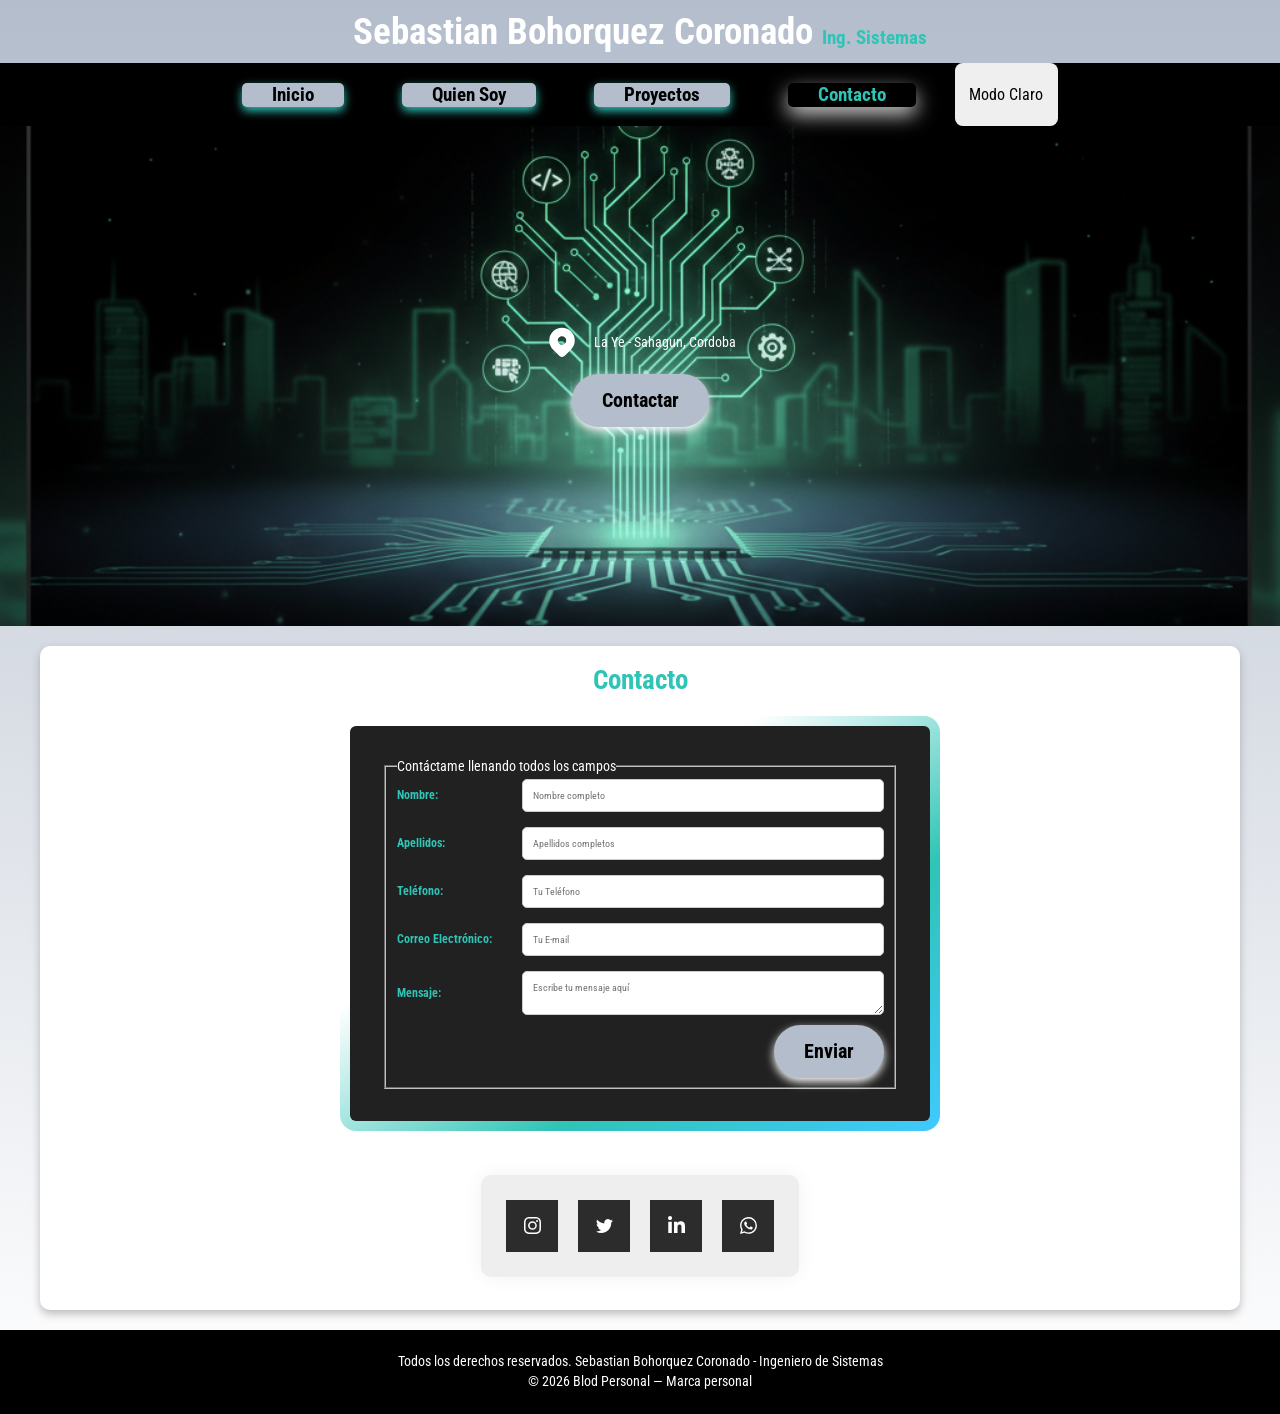
==== commit 4f64fa54: "fix: Update stylesheet paths and enhance VIGI-BOT project section with additional content" ====
--- a/contacto.html
+++ b/contacto.html
@@ -12,7 +12,7 @@
     <link href="https://fonts.googleapis.com/css2?family=Roboto+Condensed:ital,wght@0,100..900;1,100..900&family=Rubik:ital,wght@0,300..900;1,300..900&display=swap" rel="stylesheet">
 
 
-    <link rel="stylesheet" href="/css/style.css">
+    <link rel="stylesheet" href="css/style.css">
     <link rel="stylesheet" href="css/normalize.css">
     <title>Portafolio Sebastian Bohorquez</title>
 </head>
@@ -66,6 +66,10 @@
                         <div class="campo">
                             <label for="nombre">Nombre:</label>
                             <input class="input-text" type="text" id="nombre" name="nombre" placeholder="Nombre completo">
+                        </div>
+                        <div class="campo">
+                            <label for="apellidos">Apellidos:</label>
+                            <input class="input-text" type="text" id="apellidos" name="apellidos" placeholder="Apellidos completos">
                         </div>
 
                         <div class="campo">
@@ -122,7 +126,7 @@
         <p>© 2026 Blod Personal — Marca personal</p>
     </footer>
 
-    <script src="/JavaScript/script.js"></script>
+    <script src="JavaScript/script.js"></script>
 
 </body>
 </html>
--- a/css/style.css
+++ b/css/style.css
@@ -659,16 +659,32 @@
 
 
 /** ============================== PAGINA QUIEN SOY ==============================**/
-
-.section{
+/* En tu archivo CSS */
+.contenido-hero h1 {
+    
+  font-size: 80px;        /* ajusta el tamaño que quieras */
+  font-weight: 900;
+  letter-spacing: 6px;
+  text-transform: uppercase;
+
+  background-image: url('/Sebastian_Bohorquez_Coronado/img/hero.png');  /* ← cambia por tu imagen */
+  background-size: cover;
+  background-position: center;
+
+  -webkit-background-clip: text;
+  background-clip: text;
+  -webkit-text-fill-color: transparent;
+  color: transparent;
+}
+.section .fotomia{
     display: flex;
-    width: 600px;
-    height: 550px;
-        margin: 0 auto;
-        gap: 1rem;
-        margin-top: 2rem;
-}
-.section img{
+    width: 50px;
+    height: 70%;
+    margin: 0 auto;
+    gap: 1rem;
+    margin-top: 2rem;
+}
+.section .fotomia{
     width: 0px;
     flex-grow: 1;
     object-fit: cover;
@@ -676,7 +692,7 @@
     transition: 0.2s ease;
 }
 
-section img:hover{
+.section .fotomia:hover{
     cursor: pointer;
     width: 300px;
     opacity: 1;
@@ -1542,6 +1558,10 @@
     
 }
 
+.dark-mode .objetivo-vigi-bot{
+    color: var(--Negro);
+}
+
 /** =====================================
 
 ---------- FOOTER 
@@ -1671,3 +1691,11 @@
     text-align: center;
     color: var(--Negro);            
 }
+
+/**Objetivo VIGI-BOT**/
+
+.objetivo-vigi-bot {
+    color: var(--Blanco);
+    font-size: clamp(1.1rem, 2.5vw, 1.3rem);
+    line-height: 1.6;
+}
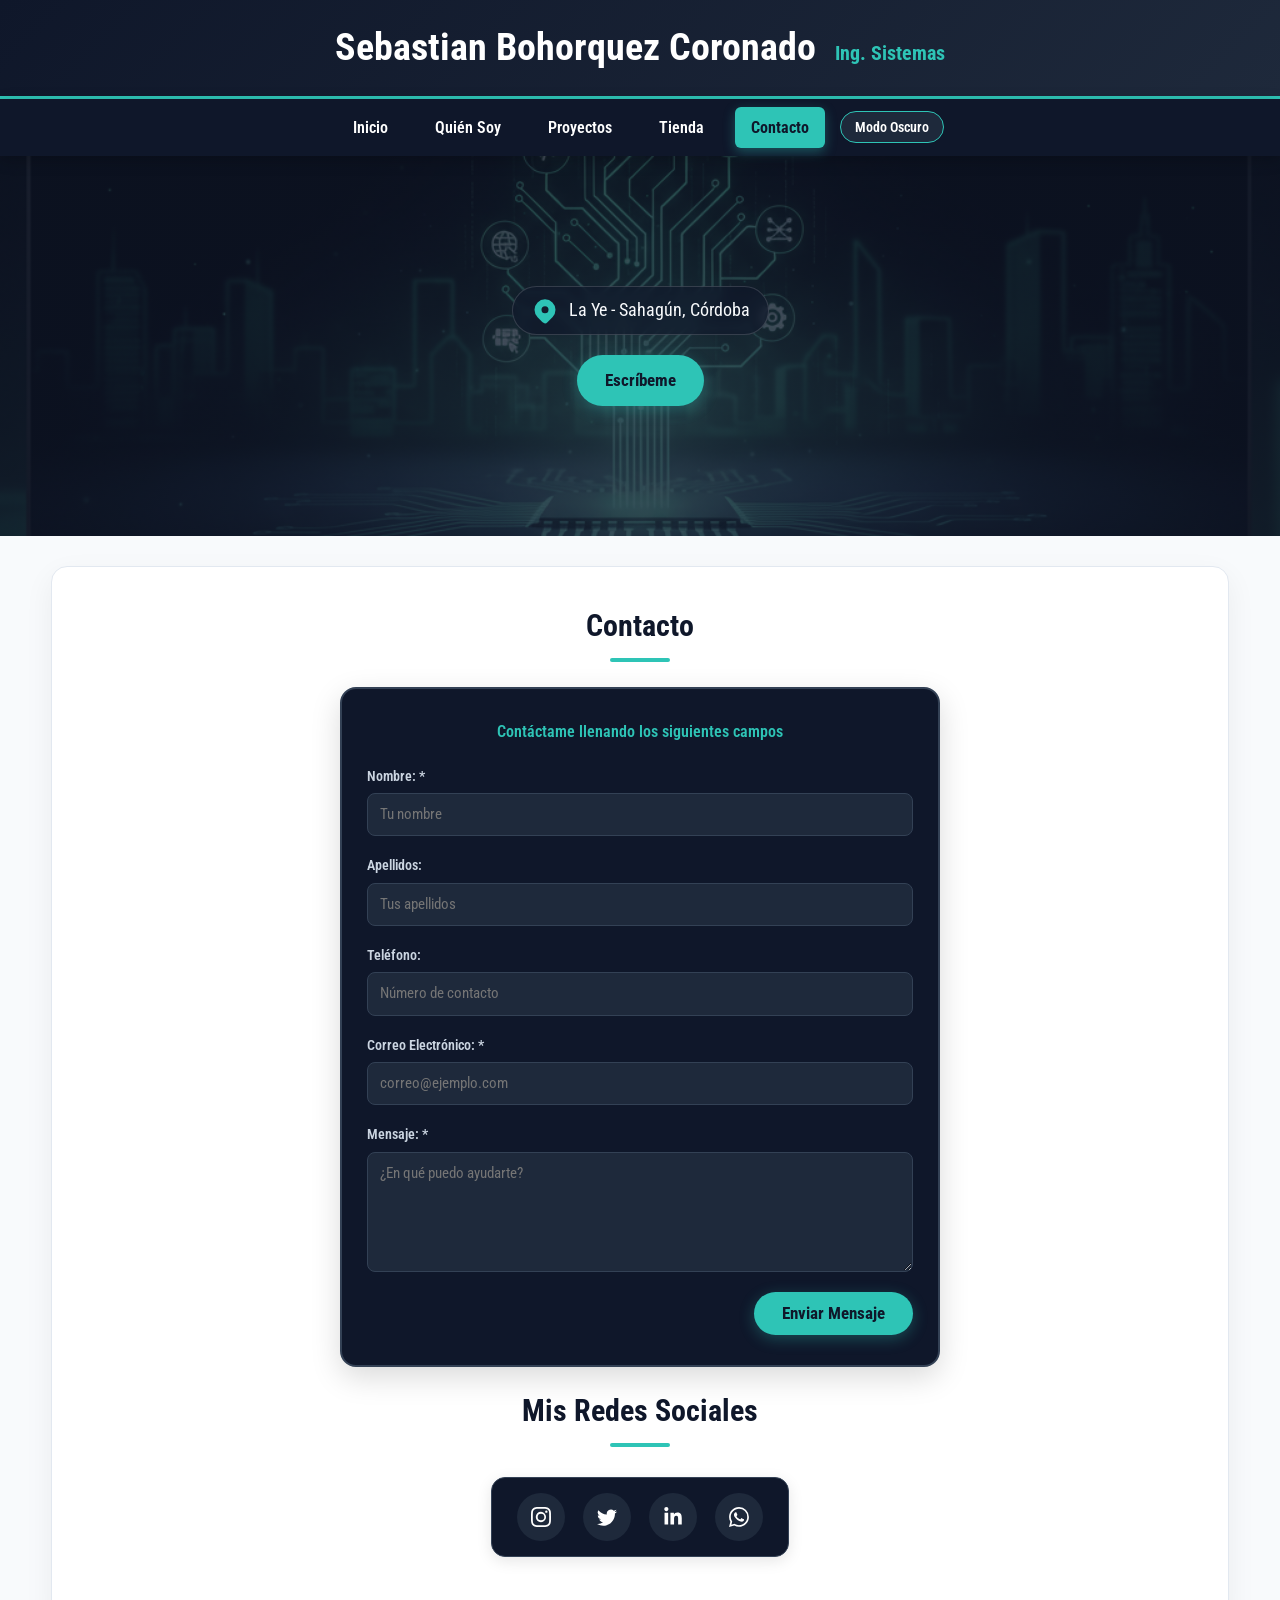
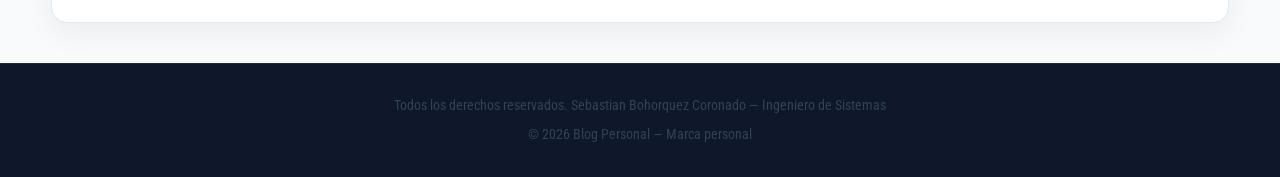
==== commit 6923343c: "Add tienda.html for digital gift shop and update vigi-bot.html with project details and layout impro" ====
--- a/contacto.html
+++ b/contacto.html
@@ -3,21 +3,21 @@
 <head>
     <meta charset="UTF-8">
     <meta name="viewport" content="width=device-width, initial-scale=1.0">
+    <meta name="description" content="Ponte en contacto con Sebastian Bohorquez Coronado para proyectos de desarrollo de software, desarrollo web y colaboraciones.">
+    <link rel="icon" type="image/svg+xml" href="img/favicon.svg">
 
+    <!-- Google Fonts -->
     <link rel="preconnect" href="https://fonts.googleapis.com">
     <link rel="preconnect" href="https://fonts.gstatic.com" crossorigin>
-    <link href="https://fonts.googleapis.com/css2?family=Roboto+Condensed:ital,wght@0,100..900;1,100..900&display=swap" rel="stylesheet">
-    <link rel="preconnect" href="https://fonts.googleapis.com">
-    <link rel="preconnect" href="https://fonts.gstatic.com" crossorigin>
-    <link href="https://fonts.googleapis.com/css2?family=Roboto+Condensed:ital,wght@0,100..900;1,100..900&family=Rubik:ital,wght@0,300..900;1,300..900&display=swap" rel="stylesheet">
+    <link href="https://fonts.googleapis.com/css2?family=Roboto+Condensed:ital,wght@0,300..900;1,300..900&family=Rubik:ital,wght@0,300..900;1,300..900&display=swap" rel="stylesheet">
 
-
+    <!-- Estilos CSS -->
+    <link rel="stylesheet" href="css/normalize.css">
     <link rel="stylesheet" href="css/style.css">
-    <link rel="stylesheet" href="css/normalize.css">
-    <title>Portafolio Sebastian Bohorquez</title>
+    <title>Contacto | Sebastian Bohorquez Coronado</title>
 </head>
 <body>
-    <header>
+    <header class="header">
         <h1 class="titulo">
             Sebastian Bohorquez Coronado <span>Ing. Sistemas</span>
         </h1>
@@ -28,17 +28,17 @@
 
             <!-- MENÚ -->
             <div class="menu-nav">
-                <a href="index.html" >Inicio</a> 
-                <a href="quien-soy.html">Quien Soy</a>
-                <a href="Proyectos.html">Proyectos</a> 
+                <a href="index.html">Inicio</a> 
+                <a href="quien-soy.html">Quién Soy</a>
+                <a href="proyectos.html">Proyectos</a> 
+                <a href="tienda.html">Tienda</a> 
                 <a href="contacto.html" class="activo">Contacto</a>
-                <button class="boton-modo" id="boton-modo">Modo Claro</button>
+                <button class="boton-modo" id="boton-modo" aria-label="Cambiar tema claro u oscuro">Modo Oscuro</button>
             </div>
             <!-- BOTÓN HAMBURGUESA -->
-            <div class="toggle" id="toggle-menu">
-                <svg xmlns="http://www.w3.org/2000/svg" width="24" height="24" viewBox="0 0 24 24" fill="#2EC4B6" class="icon-barra"><path stroke="none" d="M0 0h24v24H0z" fill="none"/><path d="M21 6a1 1 0 0 1 -1 1h-16a1 1 0 1 1 0 -2h16a1 1 0 0 1 1 1" /><path d="M21 12a1 1 0 0 1 -1 1h-16a1 1 0 0 1 0 -2h16a1 1 0 0 1 1 1" /><path d="M21 18a1 1 0 0 1 -1 1h-16a1 1 0 0 1 0 -2h16a1 1 0 0 1 1 1" /></svg>
-
-            </div>
+            <button class="toggle" id="toggle-menu" aria-label="Abrir menú de navegación" aria-expanded="false">
+                <svg xmlns="http://www.w3.org/2000/svg" width="28" height="28" viewBox="0 0 24 24" fill="#2EC4B6" class="icon-barra"><path stroke="none" d="M0 0h24v24H0z" fill="none"/><path d="M21 6a1 1 0 0 1 -1 1h-16a1 1 0 1 1 0 -2h16a1 1 0 0 1 1 1" /><path d="M21 12a1 1 0 0 1 -1 1h-16a1 1 0 0 1 0 -2h16a1 1 0 0 1 1 1" /><path d="M21 18a1 1 0 0 1 -1 1h-16a1 1 0 0 1 0 -2h16a1 1 0 0 1 1 1" /></svg>
+            </button>
 
         </nav>
     </div>
@@ -46,84 +46,80 @@
     <section class="hero">
         <div class="contenido-hero">
             <div class="ubicacion">
-                <svg xmlns="http://www.w3.org/2000/svg" width="34" height="34" viewBox="0 0 24 24" fill="#ffffff" class="icono icon-tabler icons-tabler-filled icon-tabler-map-pin"><path stroke="none" d="M0 0h24v24H0z" fill="none"/><path d="M18.364 4.636a9 9 0 0 1 .203 12.519l-.203 .21l-4.243 4.242a3 3 0 0 1 -4.097 .135l-.144 -.135l-4.244 -4.243a9 9 0 0 1 12.728 -12.728zm-6.364 3.364a3 3 0 1 0 0 6a3 3 0 0 0 0 -6" /></svg>
-                <p>La Ye - Sahagun, Cordoba</p>
+                <svg xmlns="http://www.w3.org/2000/svg" width="28" height="28" viewBox="0 0 24 24" fill="#2EC4B6" class="icono icon-tabler icons-tabler-filled icon-tabler-map-pin"><path stroke="none" d="M0 0h24v24H0z" fill="none"/><path d="M18.364 4.636a9 9 0 0 1 .203 12.519l-.203 .21l-4.243 4.242a3 3 0 0 1 -4.097 .135l-.144 -.135l-4.244 -4.243a9 9 0 0 1 12.728 -12.728zm-6.364 3.364a3 3 0 1 0 0 6a3 3 0 0 0 0 -6" /></svg>
+                <p>La Ye - Sahagún, Córdoba</p>
             </div> 
-            <a class="boton" href="#">Contactar</a>
-        </div> <!-- Aqui se termina el contenido hero -->
+            <a class="boton" href="#formulario">Escríbeme</a>
+        </div>
     </section>
     
     <main class="contenedor sombra">
         <section>
             <h2>Contacto</h2>
 
-
-            <form class="formulario" action="https://formsubmit.co/sebastianbohorquez4607@gmail.com" method="POST">
+            <form class="formulario" id="formulario" action="https://formsubmit.co/sebastianbohorquez4607@gmail.com" method="POST">
                 <fieldset>
-                    <legend>Contáctame llenando todos los campos</legend>
+                    <legend>Contáctame llenando los siguientes campos</legend>
 
                     <div class="contenedor-campos">
                         <div class="campo">
-                            <label for="nombre">Nombre:</label>
-                            <input class="input-text" type="text" id="nombre" name="nombre" placeholder="Nombre completo">
+                            <label for="nombre">Nombre: *</label>
+                            <input class="input-text" type="text" id="nombre" name="nombre" placeholder="Tu nombre" required>
                         </div>
                         <div class="campo">
                             <label for="apellidos">Apellidos:</label>
-                            <input class="input-text" type="text" id="apellidos" name="apellidos" placeholder="Apellidos completos">
+                            <input class="input-text" type="text" id="apellidos" name="apellidos" placeholder="Tus apellidos">
                         </div>
 
                         <div class="campo">
                             <label for="telefono">Teléfono:</label>
-                            <input class="input-text" type="tel" id="telefono" name="telefono" placeholder="Tu Teléfono">
+                            <input class="input-text" type="tel" id="telefono" name="telefono" placeholder="Número de contacto">
                         </div>
 
                         <div class="campo">
-                            <label for="email">Correo Electrónico:</label>
-                            <input class="input-text" type="email" id="email" name="email" placeholder="Tu E-mail">
+                            <label for="email">Correo Electrónico: *</label>
+                            <input class="input-text" type="email" id="email" name="email" placeholder="correo@ejemplo.com" required>
                         </div>
 
                         <div class="campo">
-                            <label for="mensaje">Mensaje:</label>
-                            <textarea class="input-text" id="mensaje" name="mensaje" placeholder="Escribe tu mensaje aquí"></textarea>
+                            <label for="mensaje">Mensaje: *</label>
+                            <textarea class="input-text" id="mensaje" name="mensaje" placeholder="¿En qué puedo ayudarte?" required></textarea>
                         </div>                   
                     </div>
                     
-
-                    <div class="alinear-derecha flex">
-                        <input class="boton w-sm-100" type="submit" value="Enviar">
+                    <div class="alinear-derecha">
+                        <input class="boton w-sm-100" type="submit" value="Enviar Mensaje">
                     </div>
                 </fieldset>
             </form>
-            <h3>Nuestras Redes Sociales</h3>
-            <section class="redes-sociales">
-                <!-- From Uiverse.io by vinodjangid07 --> 
+
+            <h2>Mis Redes Sociales</h2>
+            <div class="redes-sociales">
                 <div class="card-redes">
-                <a href="#" class="socialContainer containerOne">
-                    <svg class="socialSvg instagramSvg" viewBox="0 0 16 16"> <path d="M8 0C5.829 0 5.556.01 4.703.048 3.85.088 3.269.222 2.76.42a3.917 3.917 0 0 0-1.417.923A3.927 3.927 0 0 0 .42 2.76C.222 3.268.087 3.85.048 4.7.01 5.555 0 5.827 0 8.001c0 2.172.01 2.444.048 3.297.04.852.174 1.433.372 1.942.205.526.478.972.923 1.417.444.445.89.719 1.416.923.51.198 1.09.333 1.942.372C5.555 15.99 5.827 16 8 16s2.444-.01 3.298-.048c.851-.04 1.434-.174 1.943-.372a3.916 3.916 0 0 0 1.416-.923c.445-.445.718-.891.923-1.417.197-.509.332-1.09.372-1.942C15.99 10.445 16 10.173 16 8s-.01-2.445-.048-3.299c-.04-.851-.175-1.433-.372-1.941a3.926 3.926 0 0 0-.923-1.417A3.911 3.911 0 0 0 13.24.42c-.51-.198-1.092-.333-1.943-.372C10.443.01 10.172 0 7.998 0h.003zm-.717 1.442h.718c2.136 0 2.389.007 3.232.046.78.035 1.204.166 1.486.275.373.145.64.319.92.599.28.28.453.546.598.92.11.281.24.705.275 1.485.039.843.047 1.096.047 3.231s-.008 2.389-.047 3.232c-.035.78-.166 1.203-.275 1.485a2.47 2.47 0 0 1-.599.919c-.28.28-.546.453-.92.598-.28.11-.704.24-1.485.276-.843.038-1.096.047-3.232.047s-2.39-.009-3.233-.047c-.78-.036-1.203-.166-1.485-.276a2.478 2.478 0 0 1-.92-.598 2.48 2.48 0 0 1-.6-.92c-.109-.281-.24-.705-.275-1.485-.038-.843-.046-1.096-.046-3.233 0-2.136.008-2.388.046-3.231.036-.78.166-1.204.276-1.486.145-.373.319-.64.599-.92.28-.28.546-.453.92-.598.282-.11.705-.24 1.485-.276.738-.034 1.024-.044 2.515-.045v.002zm4.988 1.328a.96.96 0 1 0 0 1.92.96.96 0 0 0 0-1.92zm-4.27 1.122a4.109 4.109 0 1 0 0 8.217 4.109 4.109 0 0 0 0-8.217zm0 1.441a2.667 2.667 0 1 1 0 5.334 2.667 2.667 0 0 1 0-5.334z"></path> </svg>
-                </a>
-                
-                <a href="#" class="socialContainer containerTwo">
-                    <svg class="socialSvg twitterSvg" viewBox="0 0 16 16"> <path d="M5.026 15c6.038 0 9.341-5.003 9.341-9.334 0-.14 0-.282-.006-.422A6.685 6.685 0 0 0 16 3.542a6.658 6.658 0 0 1-1.889.518 3.301 3.301 0 0 0 1.447-1.817 6.533 6.533 0 0 1-2.087.793A3.286 3.286 0 0 0 7.875 6.03a9.325 9.325 0 0 1-6.767-3.429 3.289 3.289 0 0 0 1.018 4.382A3.323 3.323 0 0 1 .64 6.575v.045a3.288 3.288 0 0 0 2.632 3.218 3.203 3.203 0 0 1-.865.115 3.23 3.23 0 0 1-.614-.057 3.283 3.283 0 0 0 3.067 2.277A6.588 6.588 0 0 1 .78 13.58a6.32 6.32 0 0 1-.78-.045A9.344 9.344 0 0 0 5.026 15z"></path> </svg>              </a>
+                    <a href="https://instagram.com/sebastian_bohorquez11?cplk=MXIxbGdwb3F1bmps" target="_blank" rel="noopener noreferrer" class="socialContainer containerOne" aria-label="Instagram">
+                        <svg class="socialSvg instagramSvg" viewBox="0 0 16 16"> <path d="M8 0C5.829 0 5.556.01 4.703.048 3.85.088 3.269.222 2.76.42a3.917 3.917 0 0 0-1.417.923A3.927 3.927 0 0 0 .42 2.76C.222 3.268.087 3.85.048 4.7.01 5.555 0 5.827 0 8.001c0 2.172.01 2.444.048 3.297.04.852.174 1.433.372 1.942.205.526.478.972.923 1.417.444.445.89.719 1.416.923.51.198 1.09.333 1.942.372C5.555 15.99 5.827 16 8 16s2.444-.01 3.298-.048c.851-.04 1.434-.174 1.943-.372a3.916 3.916 0 0 0 1.416-.923c.445-.445.718-.891.923-1.417.197-.509.332-1.09.372-1.942C15.99 10.445 16 10.173 16 8s-.01-2.445-.048-3.299c-.04-.851-.175-1.433-.372-1.941a3.926 3.926 0 0 0-.923-1.417A3.911 3.911 0 0 0 13.24.42c-.51-.198-1.092-.333-1.943-.372C10.443.01 10.172 0 7.998 0h.003zm-.717 1.442h.718c2.136 0 2.389.007 3.232.046.78.035 1.204.166 1.486.275.373.145.64.319.92.599.28.28.453.546.598.92.11.281.24.705.275 1.485.039.843.047 1.096.047 3.231s-.008 2.389-.047 3.232c-.035.78-.166 1.203-.275 1.485a2.47 2.47 0 0 1-.599.919c-.28.28-.546.453-.92.598-.28.11-.704.24-1.485.276-.843.038-1.096.047-3.232.047s-2.39-.009-3.233-.047c-.78-.036-1.203-.166-1.485-.276a2.478 2.478 0 0 1-.92-.598 2.48 2.48 0 0 1-.6-.92c-.109-.281-.24-.705-.275-1.485-.038-.843-.046-1.096-.046-3.233 0-2.136.008-2.388.046-3.231.036-.78.166-1.204.276-1.486.145-.373.319-.64.599-.92.28-.28.546-.453.92-.598.282-.11.705-.24 1.485-.276.738-.034 1.024-.044 2.515-.045v.002zm4.988 1.328a.96.96 0 1 0 0 1.92.96.96 0 0 0 0-1.92zm-4.27 1.122a4.109 4.109 0 1 0 0 8.217 4.109 4.109 0 0 0 0-8.217zm0 1.441a2.667 2.667 0 1 1 0 5.334 2.667 2.667 0 0 1 0-5.334z"></path> </svg>
+                    </a>
                     
-                <a href="#" class="socialContainer containerThree">
-                    <svg class="socialSvg linkdinSvg" viewBox="0 0 448 512"><path d="M100.28 448H7.4V148.9h92.88zM53.79 108.1C24.09 108.1 0 83.5 0 53.8a53.79 53.79 0 0 1 107.58 0c0 29.7-24.1 54.3-53.79 54.3zM447.9 448h-92.68V302.4c0-34.7-.7-79.2-48.29-79.2-48.29 0-55.69 37.7-55.69 76.7V448h-92.78V148.9h89.08v40.8h1.3c12.4-23.5 42.69-48.3 87.88-48.3 94 0 111.28 61.9 111.28 142.3V448z"></path></svg>
-                </a>
-                
-                <a href="#" class="socialContainer containerFour">
-                    <svg class="socialSvg whatsappSvg" viewBox="0 0 16 16"> <path d="M13.601 2.326A7.854 7.854 0 0 0 7.994 0C3.627 0 .068 3.558.064 7.926c0 1.399.366 2.76 1.057 3.965L0 16l4.204-1.102a7.933 7.933 0 0 0 3.79.965h.004c4.368 0 7.926-3.558 7.93-7.93A7.898 7.898 0 0 0 13.6 2.326zM7.994 14.521a6.573 6.573 0 0 1-3.356-.92l-.24-.144-2.494.654.666-2.433-.156-.251a6.56 6.56 0 0 1-1.007-3.505c0-3.626 2.957-6.584 6.591-6.584a6.56 6.56 0 0 1 4.66 1.931 6.557 6.557 0 0 1 1.928 4.66c-.004 3.639-2.961 6.592-6.592 6.592zm3.615-4.934c-.197-.099-1.17-.578-1.353-.646-.182-.065-.315-.099-.445.099-.133.197-.513.646-.627.775-.114.133-.232.148-.43.05-.197-.1-.836-.308-1.592-.985-.59-.525-.985-1.175-1.103-1.372-.114-.198-.011-.304.088-.403.087-.088.197-.232.296-.346.1-.114.133-.198.198-.33.065-.134.034-.248-.015-.347-.05-.099-.445-1.076-.612-1.47-.16-.389-.323-.335-.445-.34-.114-.007-.247-.007-.38-.007a.729.729 0 0 0-.529.247c-.182.198-.691.677-.691 1.654 0 .977.71 1.916.81 2.049.098.133 1.394 2.132 3.383 2.992.47.205.84.326 1.129.418.475.152.904.129 1.246.08.38-.058 1.171-.48 1.338-.943.164-.464.164-.86.114-.943-.049-.084-.182-.133-.38-.232z"></path> </svg>
-                </a>
+                    <a href="https://x.com/SebastianBC0311" target="_blank" rel="noopener noreferrer" class="socialContainer containerTwo" aria-label="X Twitter">
+                        <svg class="socialSvg twitterSvg" viewBox="0 0 16 16"> <path d="M5.026 15c6.038 0 9.341-5.003 9.341-9.334 0-.14 0-.282-.006-.422A6.685 6.685 0 0 0 16 3.542a6.658 6.658 0 0 1-1.889.518 3.301 3.301 0 0 0 1.447-1.817 6.533 6.533 0 0 1-2.087.793A3.286 3.286 0 0 0 7.875 6.03a9.325 9.325 0 0 1-6.767-3.429 3.289 3.289 0 0 0 1.018 4.382A3.323 3.323 0 0 1 .64 6.575v.045a3.288 3.288 0 0 0 2.632 3.218 3.203 3.203 0 0 1-.865.115 3.23 3.23 0 0 1-.614-.057 3.283 3.283 0 0 0 3.067 2.277A6.588 6.588 0 0 1 .78 13.58a6.32 6.32 0 0 1-.78-.045A9.344 9.344 0 0 0 5.026 15z"></path> </svg>
+                    </a>
+                    
+                    <a href="https://www.linkedin.com/in/sebastian-bohórquez-a0a032349" target="_blank" rel="noopener noreferrer" class="socialContainer containerThree" aria-label="LinkedIn">
+                        <svg class="socialSvg linkdinSvg" viewBox="0 0 448 512"><path d="M100.28 448H7.4V148.9h92.88zM53.79 108.1C24.09 108.1 0 83.5 0 53.8a53.79 53.79 0 0 1 107.58 0c0 29.7-24.1 54.3-53.79 54.3zM447.9 448h-92.68V302.4c0-34.7-.7-79.2-48.29-79.2-48.29 0-55.69 37.7-55.69 76.7V448h-92.78V148.9h89.08v40.8h1.3c12.4-23.5 42.69-48.3 87.88-48.3 94 0 111.28 61.9 111.28 142.3V448z"></path></svg>
+                    </a>
+                    
+                    <a href="https://wa.me/573148147870" target="_blank" rel="noopener noreferrer" class="socialContainer containerFour" aria-label="WhatsApp">
+                        <svg class="socialSvg whatsappSvg" viewBox="0 0 16 16"> <path d="M13.601 2.326A7.854 7.854 0 0 0 7.994 0C3.627 0 .068 3.558.064 7.926c0 1.399.366 2.76 1.057 3.965L0 16l4.204-1.102a7.933 7.933 0 0 0 3.79.965h.004c4.368 0 7.926-3.558 7.93-7.93A7.898 7.898 0 0 0 13.6 2.326zM7.994 14.521a6.573 6.573 0 0 1-3.356-.92l-.24-.144-2.494.654.666-2.433-.156-.251a6.56 6.56 0 0 1-1.007-3.505c0-3.626 2.957-6.584 6.591-6.584a6.56 6.56 0 0 1 4.66 1.931 6.557 6.557 0 0 1 1.928 4.66c-.004 3.639-2.961 6.592-6.592 6.592zm3.615-4.934c-.197-.099-1.17-.578-1.353-.646-.182-.065-.315-.099-.445.099-.133.197-.513.646-.627.775-.114.133-.232.148-.43.05-.197-.1-.836-.308-1.592-.985-.59-.525-.985-1.175-1.103-1.372-.114-.198-.011-.304.088-.403.087-.088.197-.232.296-.346.1-.114.133-.198.198-.33.065-.134.034-.248-.015-.347-.05-.099-.445-1.076-.612-1.47-.16-.389-.323-.335-.445-.34-.114-.007-.247-.007-.38-.007a.729.729 0 0 0-.529.247c-.182.198-.691.677-.691 1.654 0 .977.71 1.916.81 2.049.098.133 1.394 2.132 3.383 2.992.47.205.84.326 1.129.418.475.152.904.129 1.246.08.38-.058 1.171-.48 1.338-.943.164-.464.164-.86.114-.943-.049-.084-.182-.133-.38-.232z"></path> </svg>
+                    </a>
                 </div>             
-            </section>
+            </div>
 
         </section>
-
-        
-                        
     </main>
     
     <footer class="footer">
-        <p>Todos los derechos reservados. Sebastian Bohorquez Coronado - Ingeniero de Sistemas</p>
-        <p>© 2026 Blod Personal — Marca personal</p>
+        <p>Todos los derechos reservados. Sebastian Bohorquez Coronado — Ingeniero de Sistemas</p>
+        <p>© 2026 Blog Personal — Marca personal</p>
     </footer>
 
     <script src="JavaScript/script.js"></script>
--- a/css/style.css
+++ b/css/style.css
@@ -1,1701 +1,1406 @@
-:root{
-    
-    --Negro: #000000;
-    --AzulGrisaceo: #000000;
-    --VerdeMenta: #2EC4B6;
-    --GrisClaro: #b3bdcc;
-    --GrisOscuro: #2B2D42;
-    --Blanco: #FFFFFF;
-}
-
-/* Globales */
-html{
-    font-size: 60.5%;
-    box-sizing: border-box;
-    scroll-snap-type: y mandatory;
-}
-
-/* Scroll snap */
-
-.servicios
-.navegacion-principal
-.formulario{
-
-    scroll-snap-align: center;
-    scroll-snap-type: y mandatory;
-
-}
-
-*, *:before, *:after {
-    box-sizing: inherit;
-}
-
-
-body{
-    font-size: 16px; /*1rem = 10x*/
-    font-family: 'Roboto Condensed', sans-serif;
-    background-image: linear-gradient(to top, var(--Blanco), var(--GrisClaro));
-    margin: 0;
-    padding: 0;
-}
-
-/** Titulos **/ 
-.titulo{
-    font-size: clamp(2rem, 6vw, 3.8rem);
-    line-height: 1.2;
-    margin: 1rem 0;
-    color: var(--Blanco);
-}
-
-.titulo span{
-    font-size: 1.6rem;
-    color: var(--Blanco);
-    display: block;
-    margin-top: 0.5rem;
-    color: var(--VerdeMenta);
+:root {
+  --Negro: #121212;
+  --negro: #121212;
+  --Primario: #0f172a;
+  --AzulProfundo: #1e293b;
+  --AzulGrisaceo: #1e293b;
+  --VerdeMenta: #2ec4b6;
+  --VerdeMentaHover: #26a69a;
+  --GrisClaro: #f1f5f9;
+  --GrisBorde: #e2e8f0;
+  --GrisOscuro: #334155;
+  --Blanco: #ffffff;
+  --TextoOscuro: #1e293b;
+  --TextoMuted: #64748b;
+  --TextoClaro: #f8f9fa;
+  --FondoCuerpo: #f8fafc;
+}
+
+/* ==========================================================================
+   Globales y Resets
+   ========================================================================== */
+html {
+  font-size: 62.5%; /* 1rem = 10px */
+  box-sizing: border-box;
+  scroll-behavior: smooth;
+}
+
+*,
+*:before,
+*:after {
+  box-sizing: inherit;
+}
+
+body {
+  font-size: 1.6rem;
+  font-family: "Roboto Condensed", sans-serif;
+  background-color: var(--FondoCuerpo);
+  color: var(--TextoOscuro);
+  margin: 0;
+  padding: 0;
+  line-height: 1.6;
+  transition: background-color 0.3s ease, color 0.3s ease;
+}
+
+/* ==========================================================================
+   Header y Título
+   ========================================================================== */
+header,
+.header {
+  background: linear-gradient(135deg, #0f172a 0%, #1e293b 100%);
+  padding: 2.5rem 1rem;
+  text-align: center;
+  border-bottom: 3px solid var(--VerdeMenta);
+}
+
+.titulo {
+  font-size: clamp(2.2rem, 5vw, 3.8rem);
+  line-height: 1.2;
+  margin: 0;
+  color: var(--Blanco);
+  font-weight: 700;
+}
+
+.titulo span {
+  font-size: clamp(1.4rem, 3vw, 2rem);
+  color: var(--VerdeMenta);
+  display: block;
+  margin-top: 0.5rem;
 }
 
 @media (min-width: 768px) {
-    .titulo span{
-        font-size: 2rem;
-        display: inline;
-        margin-top: 0;
-    }
-}
-
-/**==============================================================
-       Barra de Navegación: Aplica para todas las paginas 
-================================================================= **/
-
-.nav-bg{
-    background-color: var(--Negro);
-    width: 100%;
-    position: sticky;
-    top: 0;
-    z-index: 1000;
+  .titulo span {
+    display: inline-block;
+    margin-top: 0;
+    margin-left: 1rem;
+  }
+}
+
+/* ==========================================================================
+   Navegación Principal
+   ========================================================================== */
+.nav-bg {
+  background-color: #0f172a;
+  width: 100%;
+  position: sticky;
+  top: 0;
+  z-index: 1000;
+  box-shadow: 0 4px 15px rgba(0, 0, 0, 0.2);
+}
+
+.navegacion-principal {
+  display: flex;
+  justify-content: space-between;
+  align-items: center;
+  max-width: 1200px;
+  margin: 0 auto;
+  padding: 0.8rem 1.5rem;
+  position: relative;
+}
+
+.menu-nav {
+  display: flex;
+  align-items: center;
+  gap: 1.5rem;
+  margin: 0 auto;
+}
+
+.navegacion-principal a {
+  color: var(--Blanco);
+  padding: 0.8rem 1.6rem;
+  background-color: transparent;
+  border-radius: 6px;
+  font-size: 1.6rem;
+  font-weight: 600;
+  text-decoration: none;
+  transition: all 0.3s ease;
+}
+
+.navegacion-principal a:hover {
+  background-color: rgba(46, 196, 182, 0.15);
+  color: var(--VerdeMenta);
+  transform: translateY(-2px);
 }
 
 .nav-bg a.activo {
-    box-shadow: 0 8px 20px rgba(255, 255, 255, 0.8);
-    background-color: var(--VerdeMenta) transparent 100%;
-    color: var(--VerdeMenta);
-    border-radius: 5px;
-}
-
-
-.navegacion-principal {
-    display: flex;
+  background-color: var(--VerdeMenta);
+  color: #0f172a !important;
+  font-weight: 700;
+  box-shadow: 0 4px 12px rgba(46, 196, 182, 0.35);
+}
+
+.boton-modo {
+  background-color: #1e293b;
+  color: var(--Blanco);
+  border: 1px solid var(--VerdeMenta);
+  padding: 0.7rem 1.4rem;
+  border-radius: 20px;
+  font-size: 1.4rem;
+  font-weight: 600;
+  cursor: pointer;
+  transition: all 0.3s ease;
+}
+
+.boton-modo:hover {
+  background-color: var(--VerdeMenta);
+  color: #0f172a;
+}
+
+.toggle {
+  display: none;
+  background: none;
+  border: none;
+  cursor: pointer;
+  padding: 0.5rem;
+  color: var(--VerdeMenta);
+}
+
+@media (max-width: 768px) {
+  .menu-nav {
+    position: absolute;
+    top: 100%;
+    left: -260px;
     flex-direction: column;
-    align-items: center;
-    padding: 1rem;
-}
-
-@media(min-width: 768px){
-    .navegacion-principal{
-        flex-direction: row;
-        justify-content: space-between;
-        padding: 0;
-    }
-}
-
-.navegacion-principal a{
-    color: var(--Blanco);
-    padding: 1rem 1.5rem;
-    background-color: var(--GrisClaro);
-    color: var(--Negro);
-    border: none;
-    font-size: 2rem;
-    border-radius: 5px;
-    cursor: pointer;
-    transition: all 0.3s ease;
-    box-shadow: 0 4px 10px var(--VerdeMenta);
-    text-decoration: none;
-    font-weight: bold;
-    margin: 0.5rem;
-    width: 100%;
+    background-color: #0f172a;
+    width: 240px;
+    padding: 2rem 1.5rem;
+    transition: left 0.3s ease;
+    border-radius: 0 0 12px 0;
+    box-shadow: 4px 10px 25px rgba(0, 0, 0, 0.4);
+    gap: 1rem;
+    align-items: stretch;
+  }
+
+  .menu-nav.open {
+    left: 0;
+  }
+
+  .menu-nav a {
     text-align: center;
-}
-
-.navegacion-principal {
-    color: var(--Negro);
-    
-}
-
-@media (min-width: 480px) {
-    .navegacion-principal a {
-        width: auto;
-        margin: 1rem 0.5rem;
-    }
-}
-
-@media(min-width: 768px){
-    .navegacion-principal a{
-        margin: 2rem;
-        padding: 1px 30px;
-    }
-}
-
-.navegacion-principal a:hover{
-    color: var(--Negro);
-    background-color: #2EC4B6;
-    transform: translateY(-3px);
-    box-shadow: 0 8px 20px var(--Negro);
-}
-
-/* BOTÓN HAMBURGUESA */
-.toggle{
-    display: none;
-    font-size: 25px;
-    cursor: pointer;
-}
-
-/* CONTENEDOR DEL MENÚ */
-.menu-nav{
-    display: flex;
-    gap: 2rem;
-}
-
-/* 📱 MOBILE */
-@media (max-width: 768px){
-
-    .menu-nav{
-        position: absolute;
-        top: 70px;
-        left: -220px;
-        flex-direction: column;
-        background: var(--Primario);
-        width: 200px;
-        padding: 20px;
-        transition: 0.4s;
-        border-radius: 0 10px 10px 0;
-    }
-
-    .menu-nav.open{
-        left: 0;
-    }
-
-    .toggle{
-        display: block;
-        color: var(--Blanco);
-    }
-}
-.navegacion-principal{
-    display: flex;
-    justify-content: space-between;
-    align-items: center;
-}
-
-/* Esto empuja el menú al centro */
-.menu-nav{
-    display: flex;
-    gap: 2rem;
-    margin: 0 auto;
-}
-
-/**  =================================== PAGINA INICIO ===================================**/
-
-/**======== hero ========**/
-
-.hero{
-    background-image: url(../img/hero.png);
-    background-size: cover;
-    background-position:  center;
-    background-repeat: no-repeat;
-    height: 400px;
-    position: relative;
-    margin-bottom: 2rem;
-    color: #FFFFFF;
-    width: 100%;
-}
-
-@media (min-width: 768px) {
-    .hero {
-        height: 450px;
-    }
-}
-
-@media (min-width: 1024px) {
-    .hero {
-        height: 500px;
-    }
-}
-
-.contenido-hero {
-    display: flex;
-    flex-direction: column;
-    align-items: center;
-    justify-content: center;
-    text-align: center;
-    height: 100%;
-    padding: 1rem;
-}
-
-.ubicacion {
+  }
+
+  .toggle {
     display: flex;
     align-items: center;
-    justify-content: center;
-    gap: 8px;
-    margin-bottom: 15px;
-    flex-wrap: wrap;
-}
-
-@media (min-width: 768px) {
-    .ubicacion {
-        gap: 15px;
-    }
-}
-
-.ubicacion p {
-    margin: 0;
-    font-size: clamp(1rem, 2.5vw, 1.4rem);
-}
-
-
-.boton{
-    padding: 12px 25px;
-    background-color: var(--GrisClaro);
-    color: var(--Negro);
-    border: none;
-    font-size: clamp(1rem, 2.5vw, 20px);
-    border-radius: 50px;
-    cursor: pointer;
-    transition: all 0.3s ease;
-    box-shadow: 0 4px 10px var(--Blanco);
-    text-decoration: none;
-    font-weight: bold;
-    width: 100%;
-    max-width: 300px;
-    display: inline-block;
-}
-
-.boton:hover {
-	background-color: #2EC4B6;
-	transform: translateY(-5px);
-	box-shadow: 0 8px 20px rgba(21, 11, 14, 0.8);
-}
-
-@media (min-width: 480px) {
-    .boton {
-        width: auto;
-    }
-}
-
-@media (min-width: 768px){
-    .boton{
-        padding: 15px 30px;
-        font-size: 20px;
-    }
-}
-
- /** ------------ Mis Servicios ------------ **/
-
-
-
-.servicios {
-    display: grid;
-    grid-template-columns: 1fr;
-    gap: 10rem;
-    justify-items: center;
-    margin-top: 2rem;
-    padding: 0 1rem;
-    color: var(--Blanco);
-    
-    
-}
-
-.sombra{
-    box-shadow: 0 4px 8px rgba(122,122,122,0.48);
-    background-color: var(--Blanco);
-    padding: 1rem;
-    margin: 2rem auto;   /* 👈 CORREGIDO */
-    border-radius: 10px;
-    max-width: 1200px;
-    width: 95%;          /* 👈 opcional pero recomendado */
-}
-
-@media (min-width: 480px) {
-    .servicios {
-        grid-template-columns: repeat(auto-fit, minmax(280px, 1fr));
-    }
-}
-
-@media (min-width: 768px) {
-    .servicios {
-        grid-template-columns: repeat(auto-fit, minmax(250px, 1fr));
-        gap: 2.5rem;
-        margin-top: 3rem;
-    
-    }
-}
-
-@media (min-width: 1024px) {
-    .servicios {
-        gap: 3rem;
-    }
-}
-
-.servicio{
-    width: 100%;
-    max-width: 400px;
-    padding: 1.5rem;
-    text-align: center;
-    background-color: var(--Negro);
-    border-radius: 10px;
-    transition: transform 0.3s ease, box-shadow 0.3s ease;
-}
-
-.servicio:hover{
-    background-color: var(--VerdeMenta);
-    transform: translateY(-5px);
-    box-shadow: 0 8px 25px var(--Blanco);
-    color: var(--Negro);
-}
-
-.icon{
-    background-color: var(--Negro);
-}
-
-.icon:hover{
-    color: var(--Negro);
-}
-
-
-@media (min-width: 768px) {
-    .servicio {
-        padding: 2rem;
-    }
-}
-
-.iconos{
-    display: grid;
-    margin-top: 1.5rem;
-    justify-items: center;
-    gap: 1rem;
-}
-
-@media (min-width: 768px) {
-    .iconos {
-        margin-top: 3rem;
-    }
-}
-
-.iconos p {
-    margin: 0;
-    font-size: clamp(1rem, 2vw, 1.2rem);
-    line-height: 1.6;
-}
-
-
-@media (min-width: 768px) {
-    .sombra {
-        padding: 2rem;
-        margin: 2rem auto;
-    }
-}
-
- /* Tipografias */
-
-
-h2{
-    font-size: clamp(2rem, 5vw, 2.8rem);
-    color: var(--AzulProfundo);
-    margin-bottom: 1.5rem;
-    color: var(--VerdeMenta);
-}
-
-h3{
-    font-size: clamp(1.6rem, 4vw, 2.2rem);
-    color: var(--Blanco);
-    margin-bottom: 1rem;
-    
-}
-
-h1,h2,h3{
-    text-align: center;
-    margin-top: 0;
-}
-
-@media (min-width: 768px) {
-    h2 {
-        margin-bottom: 2rem;
-    }
-    
-    h3 {
-        margin-bottom: 1.5rem;
-    }
-}
-
-.sobre-mi,
-.habilidades,
-.proyectos-destacados,
-.cta {
-    text-align: center;
-    padding: 4rem 2rem;
-}
-
-.sobre-mi p{
-    color: var(--Blanco);
-}
-
-.grid-habilidades,
-.grid-proyectos {
-    display: grid;
-    gap: 2rem;
-    margin-top: 2rem;
-}
-
-@media (min-width: 768px) {
-    .grid-habilidades {
-        grid-template-columns: repeat(3, 1fr);
-    }
-
-    .grid-proyectos {
-        grid-template-columns: repeat(3, 1fr);
-    }
-}
-
-.proyecto h3{
-    color: var(--VerdeMenta);
-}
-
-.habilidad,
-.proyecto {
-    background: var(--Blanco);
-    padding: 2rem;
-    border-radius: 10px;
-    box-shadow: 0 4px 10px rgba(0,0,0,0.1);
-    transition: transform 0.3s ease, box-shadow 0.3s ease;
-    color: var(--Negro);
-}
-
-.habilidad:hover,
-.proyecto:hover {
-    transform: translateY(-5px);
-    box-shadow: 0 8px 20px rgba(0,0,0,0.2);
-    background-color: var(--Negro);
-    color: var(--Blanco);
-}
-
-.boton-ver-proyectos{
-    padding: 12px 25px;
-    background-color: var(--VerdeMenta);
-    color: var(--Negro);
-    border: none;
-    font-size: clamp(1rem, 2.5vw, 20px);
-    border-radius: 50px;
-    cursor: pointer;
-    transition: all 0.3s ease;
-    box-shadow: 0 4px 10px var(--Blanco);
-    text-decoration: none;
-    font-weight: bold;
-    width: 100%;
-    max-width: 300px;
-    display: inline-block;
-}
-
-.boton-ver-proyectos:hover {
-	background-color: var(--Blanco);
-	transform: translateY(-5px);
-	box-shadow: 0 8px 20px rgba(21, 11, 14, 0.8);
-}
-.cta {
-    background: #222;
-    color: white;
-}
-
-
-
-
-
-
-
-/* ========================================
-   MEDIA QUERIES ADICIONALES
-   ======================================== */
-
-/* Dispositivos muy pequeños (max-width: 480px) */
-@media (max-width: 480px) {
-    html {
-        font-size: 55%;
-    }
-    
-    .contenedor {
-        padding: 0 1rem;
-    }
-    
-    .navegacion-principal a {
-        padding: 0.8rem 1rem;
-        font-size: 1.2rem;
-    }
-    
-    .hero {
-        height: 350px;
-    }
-    
-    .sombra {
-        padding: 1rem;
-        margin: 0 0.5rem 1.5rem 0.5rem;
-    }
-    
-    .servicio {
-        padding: 1rem;
-    }
-    
-    .formulario {
-        padding: 1.5rem 1rem;
-    }
-    
-    .campo input,
-    .campo textarea {
-        padding: 8px;
-    }
-}
-
-/* Tablets pequeñas (481px - 767px) */
-@media (min-width: 481px) and (max-width: 767px) {
-    .navegacion-principal a {
-        padding: 1rem 1.5rem;
-    }
-    
-    .servicios {
-        padding: 0 2rem;
-    }
-    
-    .formulario {
-        padding: 2rem;
-    }
-}
-
-/* Tablets grandes y laptops pequeñas (768px - 1023px) */
-@media (min-width: 768px) and (max-width: 1023px) {
-    .hero {
-        height: 480px;
-    }
-    
-    .servicios {
-        gap: 2rem;
-    }
-}
-
-/* Laptops y desktops (1024px - 1439px) */
-@media (min-width: 1024px) and (max-width: 1439px) {
-    .hero {
-        height: 500px;
-    }
-}
-
-/* Desktops grandes (1440px+) */
-@media (min-width: 1440px) {
-    .contenedor {
-        max-width: 140rem;
-    }
-    
-    .hero {
-        height: 550px;
-    }
-    
-    .servicio {
-        max-width: 450px;
-    }
-}
-
-/* Orientación landscape en dispositivos móviles */
-@media (max-height: 500px) and (orientation: landscape) {
-    .hero {
-        height: 300px;
-    }
-    
-    .navegacion-principal {
-        flex-direction: row;
-        flex-wrap: wrap;
-    }
-    
-    .navegacion-principal a {
-        margin: 0.5rem;
-        padding: 0.5rem 1rem;
-    }
-    
-    .sombra {
-        margin: 1rem;
-    }
-}
-
-/* Mejoras de accesibilidad */
-@media (prefers-reduced-motion: reduce) {
-    * {
-        transition: none !important;
-        animation: none !important;
-    }
-    
-    .boton:hover,
-    .navegacion-principal a:hover,
-    .habilidad-card:hover,
-    .interes-item:hover {
-        transform: none;
-    }
-}
-
-/* Soporte para modo oscuro del sistema */
-@media (prefers-color-scheme: dark) {
-    body {
-        background-image: linear-gradient(to bottom, #ffffff, #2B2D42);
-    }
-    
-    .sombra {
-        background-color: #2B2D42;
-        box-shadow: 0 4px 8px 0 rgba(0, 0, 0, 0.3);
-    }
-    
-    .boton {
-        background-color: #2B2D42;
-        color: #fff;
-    }
-    
-    .navegacion-principal a {
-        background-color: #2B2D42;
-        color: #ffffff;
-    }
-}
-
-
-/** ============================== PAGINA QUIEN SOY ==============================**/
-/* En tu archivo CSS */
-.contenido-hero h1 {
-    
-  font-size: 80px;        /* ajusta el tamaño que quieras */
-  font-weight: 900;
-  letter-spacing: 6px;
-  text-transform: uppercase;
-
-  background-image: url('/Sebastian_Bohorquez_Coronado/img/hero.png');  /* ← cambia por tu imagen */
+  }
+}
+
+/* ==========================================================================
+   Hero Section
+   ========================================================================== */
+.hero {
+  background: linear-gradient(rgba(15, 23, 42, 0.75), rgba(15, 23, 42, 0.75)), url(../img/hero.png);
   background-size: cover;
   background-position: center;
-
+  background-repeat: no-repeat;
+  height: 380px;
+  position: relative;
+  margin-bottom: 2rem;
+  color: var(--Blanco);
+  width: 100%;
+  display: flex;
+  align-items: center;
+  justify-content: center;
+}
+
+.contenido-hero {
+  display: flex;
+  flex-direction: column;
+  align-items: center;
+  justify-content: center;
+  text-align: center;
+  padding: 1rem;
+}
+
+.ubicacion {
+  display: flex;
+  align-items: center;
+  gap: 1rem;
+  margin-bottom: 2rem;
+  background: rgba(15, 23, 42, 0.6);
+  padding: 0.8rem 1.8rem;
+  border-radius: 30px;
+  border: 1px solid rgba(255, 255, 255, 0.15);
+  backdrop-filter: blur(4px);
+}
+
+.ubicacion p {
+  margin: 0;
+  font-size: clamp(1.4rem, 2.5vw, 1.8rem);
+  color: #f8fafc;
+}
+
+.boton {
+  padding: 1.2rem 2.8rem;
+  background-color: var(--VerdeMenta);
+  color: #0f172a;
+  border: none;
+  font-size: clamp(1.4rem, 2.5vw, 1.7rem);
+  border-radius: 50px;
+  cursor: pointer;
+  transition: all 0.3s ease;
+  box-shadow: 0 4px 15px rgba(46, 196, 182, 0.3);
+  text-decoration: none;
+  font-weight: 700;
+  display: inline-block;
+  text-align: center;
+}
+
+.boton:hover {
+  background-color: #ffffff;
+  color: #0f172a;
+  transform: translateY(-3px);
+  box-shadow: 0 8px 20px rgba(0, 0, 0, 0.2);
+}
+
+/* ==========================================================================
+   Contenedor Principal y Tipografías
+   ========================================================================== */
+.contenedor {
+  max-width: 1200px;
+  width: 92%;
+  margin: 0 auto;
+}
+
+.sombra {
+  background-color: #ffffff;
+  color: var(--TextoOscuro);
+  padding: 3.5rem 2.5rem;
+  margin: 3rem auto;
+  border-radius: 16px;
+  box-shadow: 0 10px 30px rgba(0, 0, 0, 0.06);
+  border: 1px solid var(--GrisBorde);
+  transition: background-color 0.3s ease, color 0.3s ease, border-color 0.3s ease;
+}
+
+h2 {
+  font-size: clamp(2.2rem, 5vw, 3rem);
+  color: #0f172a;
+  text-align: center;
+  margin: 0 0 2.5rem 0;
+  position: relative;
+}
+
+h2::after {
+  content: "";
+  display: block;
+  width: 60px;
+  height: 4px;
+  background: var(--VerdeMenta);
+  margin: 0.8rem auto 0 auto;
+  border-radius: 2px;
+}
+
+h3 {
+  font-size: clamp(1.8rem, 4vw, 2.2rem);
+  color: #0f172a;
+  margin-top: 0;
+}
+
+p {
+  color: #334155;
+  line-height: 1.7;
+}
+
+/* ==========================================================================
+   Servicios (Inicio)
+   ========================================================================== */
+.servicios {
+  display: grid;
+  grid-template-columns: 1fr;
+  gap: 2.5rem;
+  margin-top: 2rem;
+}
+
+@media (min-width: 640px) {
+  .servicios {
+    grid-template-columns: repeat(2, 1fr);
+  }
+}
+
+@media (min-width: 1024px) {
+  .servicios {
+    grid-template-columns: repeat(3, 1fr);
+  }
+}
+
+.servicio {
+  background-color: #0f172a;
+  color: #f8fafc;
+  padding: 2.5rem 2rem;
+  border-radius: 14px;
+  text-align: center;
+  transition: transform 0.3s ease, box-shadow 0.3s ease;
+  display: flex;
+  flex-direction: column;
+  justify-content: space-between;
+  border: 1px solid #1e293b;
+}
+
+.servicio:hover {
+  transform: translateY(-6px);
+  box-shadow: 0 12px 30px rgba(46, 196, 182, 0.2);
+  border-color: var(--VerdeMenta);
+}
+
+.servicio h3 {
+  color: var(--VerdeMenta);
+  margin-bottom: 1rem;
+}
+
+.servicio .iconos {
+  display: flex;
+  justify-content: center;
+  margin: 1.2rem 0;
+}
+
+.servicio p {
+  color: #cbd5e1;
+  font-size: 1.5rem;
+  line-height: 1.6;
+  margin: 0;
+  font-style: italic;
+}
+
+/* ==========================================================================
+   Sobre Mí & Habilidades (Inicio)
+   ========================================================================== */
+.sobre-mi {
+  max-width: 800px;
+  margin: 4rem auto;
+  text-align: center;
+}
+
+.sobre-mi p {
+  color: #334155;
+  font-size: 1.7rem;
+  line-height: 1.8;
+  margin-bottom: 2.5rem;
+}
+
+.habilidades {
+  margin: 4rem 0;
+  text-align: center;
+}
+
+.grid-habilidades {
+  display: grid;
+  grid-template-columns: repeat(auto-fit, minmax(140px, 1fr));
+  gap: 1.5rem;
+  margin-top: 2rem;
+}
+
+.habilidad {
+  background: #f8fafc;
+  border: 1px solid var(--GrisBorde);
+  color: #0f172a;
+  font-size: 1.5rem;
+  font-weight: 600;
+  padding: 1.6rem 1rem;
+  border-radius: 10px;
+  transition: all 0.3s ease;
+}
+
+.habilidad:hover {
+  background: #0f172a;
+  color: var(--VerdeMenta);
+  border-color: var(--VerdeMenta);
+  transform: translateY(-4px);
+  box-shadow: 0 6px 15px rgba(0, 0, 0, 0.1);
+}
+
+/* Proyectos Destacados (Inicio) */
+.proyectos-destacados {
+  margin: 4rem 0;
+  text-align: center;
+}
+
+.grid-proyectos {
+  display: grid;
+  grid-template-columns: 1fr;
+  gap: 2rem;
+  margin: 2.5rem 0;
+}
+
+@media (min-width: 768px) {
+  .grid-proyectos {
+    grid-template-columns: repeat(2, 1fr);
+  }
+}
+
+.proyecto {
+  background: #0f172a;
+  color: #f8fafc;
+  padding: 2.5rem;
+  border-radius: 12px;
+  text-align: left;
+  border: 1px solid #1e293b;
+  transition: transform 0.3s ease, box-shadow 0.3s ease;
+}
+
+.proyecto:hover {
+  transform: translateY(-5px);
+  border-color: var(--VerdeMenta);
+  box-shadow: 0 10px 25px rgba(46, 196, 182, 0.18);
+}
+
+.proyecto h3 {
+  color: var(--VerdeMenta);
+  margin-bottom: 1rem;
+}
+
+.proyecto p {
+  color: #cbd5e1;
+  font-size: 1.5rem;
+  line-height: 1.6;
+}
+
+.boton-ver-proyectos {
+  padding: 1.2rem 2.8rem;
+  background-color: var(--VerdeMenta);
+  color: #0f172a;
+  border: none;
+  font-size: 1.6rem;
+  border-radius: 50px;
+  cursor: pointer;
+  transition: all 0.3s ease;
+  box-shadow: 0 4px 15px rgba(46, 196, 182, 0.3);
+  text-decoration: none;
+  font-weight: 700;
+  display: inline-block;
+}
+
+.boton-ver-proyectos:hover {
+  background-color: #0f172a;
+  color: var(--VerdeMenta);
+  transform: translateY(-3px);
+}
+
+/* Call to Action */
+.cta {
+  background: linear-gradient(135deg, #0f172a 0%, #1e293b 100%);
+  color: white;
+  text-align: center;
+  padding: 4rem 2rem;
+  border-radius: 14px;
+  margin-top: 4rem;
+  border: 1px solid #334155;
+}
+
+.cta h2 {
+  color: #ffffff;
+}
+
+.cta h2::after {
+  background: var(--VerdeMenta);
+}
+
+.cta p {
+  color: #cbd5e1;
+  font-size: 1.7rem;
+  margin-bottom: 2rem;
+}
+
+/* ==========================================================================
+   Página Quién Soy
+   ========================================================================== */
+.hero-Quien-Soy {
+  background: linear-gradient(135deg, #0f172a 0%, #1e293b 100%);
+  padding: 4rem 1rem;
+  text-align: center;
+  border-bottom: 1px solid #334155;
+}
+
+.contenido-hero h1 {
+  font-size: clamp(3rem, 7vw, 6rem);
+  font-weight: 900;
+  letter-spacing: 4px;
+  text-transform: uppercase;
+  background-image: url("../img/hero.png");
+  background-size: cover;
+  background-position: center;
   -webkit-background-clip: text;
   background-clip: text;
   -webkit-text-fill-color: transparent;
   color: transparent;
-}
-.section .fotomia{
-    display: flex;
-    width: 50px;
-    height: 70%;
-    margin: 0 auto;
-    gap: 1rem;
-    margin-top: 2rem;
-}
-.section .fotomia{
-    width: 0px;
-    flex-grow: 1;
-    object-fit: cover;
-    opacity: .8;
-    transition: 0.2s ease;
-}
-
-.section .fotomia:hover{
-    cursor: pointer;
-    width: 300px;
-    opacity: 1;
-    filter: contrast(120%) ;
-}
-
-
-
-/* Perfil Container */
+  margin: 0;
+}
+
+/* Acordeón de Fotos de Perfil */
+.section {
+  display: flex;
+  width: 100%;
+  max-width: 600px;
+  height: 380px;
+  margin: 2.5rem auto;
+  gap: 0.8rem;
+  padding: 0 1rem;
+}
+
+.section .fotomia {
+  width: 0;
+  flex-grow: 1;
+  object-fit: cover;
+  opacity: 0.8;
+  border-radius: 12px;
+  transition: flex-grow 0.4s ease, opacity 0.3s ease, filter 0.3s ease;
+}
+
+.section .fotomia:hover {
+  flex-grow: 4;
+  opacity: 1;
+  cursor: pointer;
+  filter: contrast(110%);
+}
+
 .perfil-container {
-    display: grid;
-    grid-template-columns: 1fr;
-    gap: 2rem;
-    margin-bottom: 3rem;
-    align-items: center;
+  display: grid;
+  grid-template-columns: 1fr;
+  gap: 3rem;
+  align-items: center;
+  margin-bottom: 3.5rem;
+}
+
+@media (min-width: 768px) {
+  .perfil-container {
+    grid-template-columns: 240px 1fr;
+    text-align: left;
+  }
 }
 
 .perfil-imagen {
-    display: flex;
-    justify-content: center;
+  display: flex;
+  justify-content: center;
 }
 
 .perfil-foto {
-    width: 200px;
-    height: 200px;
-    border-radius: 50%;
-    object-fit: cover;
-    border: 4px solid var(--VerdeMenta);
-    box-shadow: 0 10px 40px rgba(46, 196, 182, 0.3);
-    transition: transform 0.3s ease, box-shadow 0.3s ease, border-color 0.3s ease;
-    position: relative;
+  width: 220px;
+  height: 220px;
+  border-radius: 50%;
+  object-fit: cover;
+  border: 4px solid var(--VerdeMenta);
+  box-shadow: 0 10px 30px rgba(46, 196, 182, 0.25);
+  transition: transform 0.3s ease;
 }
 
 .perfil-foto:hover {
-    transform: scale(1.08);
-    box-shadow: 0 15px 50px rgba(46, 196, 182, 0.5);
-    border-color: #000000;
-    
-}
-
-.imagen-placeholder {
-    display: none;
+  transform: scale(1.05);
 }
 
 .perfil-info {
-    text-align: center;
-    color: var(--Blanco);
-}
-
-.oculto{
-    max-height: 0;
-    opacity: 0;
-    overflow: hidden;
-    transition: max-height .6s ease, opacity .4s ease;
-}
-
-.visible{
-    max-height: 500px;
-    opacity: 1;
-    transition: max-height .6s ease, opacity .4s ease;
+  color: #334155;
 }
 
 .perfil-info h2 {
-    font-size: clamp(2rem, 5vw, 2.8rem);
-    color: var(--Blanco);
-    margin-bottom: 1rem;
-    border-bottom: 3px solid var(--VerdeMenta);
-    padding-bottom: 0.5rem;
-    display: inline-block;
-}
-
-.intro {
-    font-size: clamp(1.4rem, 3vw, 1.6rem);
-    line-height: 1.6;
-    color: var(--Negro);
-    margin-bottom: 2rem;
-    padding: 0 1rem;
-}
-
-.intro strong {
-    color: var(--VerdeMenta);
-}
-
-/* ------------ Información Personal ------------ */
-
+  text-align: left;
+}
+
+.perfil-info h2::after {
+  margin: 0.8rem 0 0 0;
+}
+
+.perfil-info p {
+  font-size: 1.6rem;
+  line-height: 1.7;
+  color: #334155;
+}
+
+.oculto {
+  display: none;
+}
+
+.visible {
+  display: block;
+}
+
+/* Información Personal */
 .informacion-personal {
-    max-width: 650px;
-    margin: 3rem auto;
-    text-align: center;
-}
-
-.informacion-personal h3 {
-    font-size: clamp(1.8rem, 4vw, 2.2rem);
-    color: var(--Blanco);
-    margin-bottom: 2rem;
-    border-bottom: 3px solid var(--VerdeMenta);
-    display: inline-block;
-    padding-bottom: .5rem;
+  max-width: 700px;
+  margin: 4rem auto;
 }
 
 .info-list {
-    list-style: none;
-    padding: 0;
-    margin: 0;
+  list-style: none;
+  padding: 0;
+  margin: 0;
 }
 
 .info-list li {
-    display: flex;
-    flex-direction: column;
-    align-items: center;
-    gap: .5rem;
-    padding: 1.2rem 0;
-    border-bottom: 1px solid rgba(255,255,255,0.3);
-    font-size: clamp(1.2rem, 2.5vw, 1.4rem);
-}
-
-.info-list .icon {
-    font-size: 2rem;
+  display: flex;
+  align-items: center;
+  gap: 1rem;
+  padding: 1.2rem 0;
+  border-bottom: 1px solid var(--GrisBorde);
+  font-size: 1.5rem;
+  color: #334155;
+}
+
+.info-list .icono {
+  font-size: 1.8rem;
 }
 
 .info-list .label {
-    font-weight: bold;
-    color: var(--VerdeMenta);
+  font-weight: 700;
+  color: var(--VerdeMentaHover);
+  min-width: 120px;
 }
 
 .info-list .value {
-    color: var(--Blanco);
-    opacity: .85;
-}
-
-/* ------------ Sección Mis Habilidades ------------ */
-
+  color: #334155;
+  word-break: break-all;
+}
+
+/* Mis Habilidades (Página Quién Soy) */
 .habilidades-section {
-    margin-bottom: 3rem;
-}
-
-.habilidades-section h3 {
-    font-size: clamp(1.8rem, 4vw, 2rem);
-    color: var(--Blanco);
-    margin-bottom: 1.5rem;
-    text-align: center;
+  margin: 4rem 0;
 }
 
 .habilidades-grid {
-    display: grid;
-    grid-template-columns: 1fr;
-    gap: 1.5rem;
+  display: grid;
+  grid-template-columns: repeat(auto-fit, minmax(240px, 1fr));
+  gap: 2rem;
+  margin-top: 2rem;
 }
 
 .habilidad-card {
-    background: var(--negro);
-    padding: 1.5rem;
-    border-radius: 15px;
-    text-align: center;
-    transition: transform 0.3s ease, box-shadow 0.3s ease;
+  background: #0f172a;
+  color: #f8fafc;
+  padding: 2.2rem;
+  border-radius: 14px;
+  text-align: center;
+  border: 1px solid #1e293b;
+  transition: transform 0.3s ease, box-shadow 0.3s ease;
 }
 
 .habilidad-card:hover {
-    transform: translateY(-5px);
-    box-shadow: 0 8px 25px var(--Blanco);
-}
-
-.habilidad-icon {
-    margin-bottom: 1rem;
+  transform: translateY(-5px);
+  border-color: var(--VerdeMenta);
+  box-shadow: 0 10px 25px rgba(46, 196, 182, 0.2);
 }
 
 .habilidad-card h4 {
-    font-size: clamp(1.4rem, 3vw, 1.6rem);
-    color: var(--GrisOscuro);
-    margin-bottom: 0.5rem;
+  font-size: 1.8rem;
+  color: var(--VerdeMenta);
+  margin: 1rem 0 0.5rem 0;
 }
 
 .habilidad-card p {
-    font-size: clamp(1rem, 2vw, 1.2rem);
-    color: #948888;
-    margin-bottom: 1rem;
+  color: #cbd5e1;
+  font-size: 1.4rem;
+  margin-bottom: 1.5rem;
 }
 
 .progress-bar {
-    width: 100%;
-    height: 8px;
-    background-color: #ddd;
-    border-radius: 4px;
-    overflow: hidden;
+  width: 100%;
+  height: 8px;
+  background-color: #334155;
+  border-radius: 4px;
+  overflow: hidden;
 }
 
 .progress {
-    height: 100%;
-    background: linear-gradient(90deg, var(--VerdeMenta), #45b7aa);
-    border-radius: 4px;
-    transition: width 0.5s ease;
-}
-
-/* Sección de Intereses */
+  height: 100%;
+  background: linear-gradient(90deg, var(--VerdeMenta), #40c9ff);
+  border-radius: 4px;
+}
+
+/* Intereses */
 .intereses-section {
-    margin-bottom: 3rem;
-}
-
-.intereses-section h3 {
-    font-size: clamp(1.8rem, 4vw, 2rem);
-    color: var(--Blanco);
-    margin-bottom: 1.5rem;
-    text-align: center;
+  margin: 4rem 0;
 }
 
 .intereses-grid {
-    display: flex;
-    flex-wrap: wrap;
-    justify-content: center;
-    gap: 1rem;
+  display: flex;
+  flex-wrap: wrap;
+  justify-content: center;
+  gap: 1.2rem;
+  margin-top: 2rem;
 }
 
 .interes-item {
-    display: flex;
-    align-items: center;
-    gap: 0.5rem;
-    background: var(--GrisClaro);
-    padding: 0.8rem 1.2rem;
-    border-radius: 25px;
-    transition: all 0.3s ease;
+  display: flex;
+  align-items: center;
+  gap: 0.8rem;
+  background: #f1f5f9;
+  border: 1px solid var(--GrisBorde);
+  padding: 0.8rem 1.6rem;
+  border-radius: 25px;
+  transition: all 0.3s ease;
 }
 
 .interes-item:hover {
-    background: var(--VerdeMenta);
-    transform: scale(1.05);
+  background: #0f172a;
+  border-color: var(--VerdeMenta);
+  transform: scale(1.05);
 }
 
 .interes-item:hover .interes-text {
-    color: var(--Blanco);
+  color: var(--VerdeMenta);
 }
 
 .interes-icon {
-    font-size: 1.5rem;
+  font-size: 1.8rem;
 }
 
 .interes-text {
-    font-size: clamp(1rem, 2vw, 1.4rem);
-    font-weight: bold;
-    color: var(--GrisOscuro);
-    transition: color 0.3s ease;
-}
-
-/* Sección de Frase */
+  font-size: 1.4rem;
+  font-weight: 600;
+  color: #1e293b;
+  transition: color 0.3s ease;
+}
+
+/* Frase */
 .frase-section {
-    text-align: center;
-    padding: 2rem 1.5rem;
-    background: linear-gradient(135deg, var(--VerdeMenta), #45b7aa);
-    border-radius: 15px;
-    color: var(--Blanco);
+  text-align: center;
+  padding: 3rem 2rem;
+  background: linear-gradient(135deg, #0f172a 0%, #1e293b 100%);
+  border-radius: 14px;
+  color: #ffffff;
+  margin: 4rem 0;
+  border: 1px solid #334155;
 }
 
 .frase-section blockquote {
-    font-size: clamp(1.4rem, 3vw, 2rem);
-    font-style: italic;
-    margin: 0 0 1rem 0;
-    line-height: 1.4;
+  font-size: clamp(1.6rem, 3vw, 2.2rem);
+  font-style: italic;
+  margin: 0 0 1rem 0;
+  line-height: 1.5;
 }
 
 .frase-section cite {
-    font-size: clamp(1rem, 2vw, 1.4rem);
-    opacity: 0.9;
-}
-
-/* Media Queries */
-
-/* Tablets - 768px */
-@media (min-width: 768px) {
-    .perfil-container {
-        grid-template-columns: 250px 1fr;
-        gap: 3rem;
-        text-align: left;
-    }
-
-    .perfil-imagen {
-        justify-content: flex-start;
-    }
-
-    .perfil-foto {
-        width: 240px;
-        height: 240px;
-    }
-
-    .informacion-personal {
-        max-width: 600px;
-        margin: 0 auto;
-    }
-
-    .habilidades-grid {
-        grid-template-columns: repeat(2, 1fr);
-        gap: 2rem;
-    }
-
-    .intereses-grid {
-        gap: 1.5rem;
-    }
-
-    .interes-item {
-        padding: 1rem 1.5rem;
-    }
-
-    .frase-section {
-        padding: 3rem;
-    }
-
-    .frase-section blockquote {
-        font-size: 2.2rem;
-    }
-}
-
-/* Laptops - 1024px */
-@media (min-width: 1024px) {
-    .quien-soy-section {
-        padding: 3rem;
-    }
-
-    .perfil-container {
-        grid-template-columns: 280px 1fr;
-        gap: 4rem;
-    }
-
-    .perfil-foto {
-        width: 280px;
-        height: 280px;
-    }
-
-    .intro {
-        font-size: 1.8rem;
-    }
-
-    .habilidades-grid {
-        grid-template-columns: repeat(4, 1fr);
-        gap: 2rem;
-    }
-
-    .habilidad-card {
-        padding: 2rem;
-    }
-
-    .frase-section blockquote {
-        font-size: 2.5rem;
-    }
-}
-
-/* Large Desktops - 1440px */
-@media (min-width: 1440px) {
-    .perfil-container {
-        grid-template-columns: 320px 1fr;
-        gap: 5rem;
-    }
-
-    .perfil-foto {
-        width: 320px;
-        height: 320px;
-    }
-
-    .info-list li {
-        padding: 1.2rem 0;
-        font-size: 1.6rem;
-    }
-
-    .interes-item {
-        padding: 1.2rem 2rem;
-    }
-
-    .interes-icon {
-        font-size: 2rem;
-    }
-
-    .interes-text {
-        font-size: 1.5rem;
-    }
-}
-
-/* Extra Small Devices */
-@media (max-width: 480px) {
-    .quien-soy-section {
-        padding: 1rem;
-    }
-
-    .perfil-container {
-        gap: 1.5rem;
-    }
-
-    .perfil-foto {
-        width: 160px;
-        height: 160px;
-    }
-
-    .habilidad-card {
-        padding: 1.2rem;
-    }
-
-    .interes-item {
-        padding: 0.6rem 1rem;
-    }
-
-    .frase-section {
-        padding: 1.5rem 1rem;
-    }
-}
-
-/* Landscape orientation */
-@media (max-height: 500px) and (orientation: landscape) {
-    .perfil-foto {
-        width: 120px;
-        height: 120px;
-    }
-
-    .perfil-container {
-        grid-template-columns: 150px 1fr;
-        gap: 2rem;
-    }
-}
-
-/* Print styles */
-@media print {
-    .habilidad-card,
-    .intereses-section,
-    .frase-section {
-        page-break-inside: avoid;
-    }
-
-    .imagen-placeholder {
-        border: 2px solid #ccc;
-        box-shadow: none;
-    }
-}
-
-/* Dark mode support */
-@media (prefers-color-scheme: dark) {
-    body {
-        background-image: linear-gradient(to bottom, #1a1a2e, #ffffff);
-    }
-
-    .quien-soy-section {
-        color: #fff;
-    }
-
-    .intro {
-        color: #ddd;
-    }
-
-
-}
-
-/** ============================== PAGINA PROYECTOS ==============================**/
-
+  font-size: 1.4rem;
+  color: var(--VerdeMenta);
+}
+
+/* ==========================================================================
+   Página Proyectos
+   ========================================================================== */
 .parrafo-proyecto {
-    text-align: center;
-    color: var(--Blanco);
-    font-size: clamp(1.2rem, 2.5vw, 1.4rem);
-    margin-bottom: 2rem;
-}
-
-.filtros{
-    display:flex;
-    flex-wrap:wrap;
-    justify-content:center;
-    gap:1rem;
-    margin-bottom:3rem;
-}
-
-.btn-filtro{
-    padding:10px 20px;
-    border:none;
-    border-radius:20px;
-    background:var(--GrisClaro);
-    cursor:pointer;
-    font-weight:bold;
-    transition:.3s;
-}
-
-.btn-filtro:hover{
-    background:var(--VerdeMenta);
-}
-
-.btn-filtro.activo{
-    background:var(--VerdeMenta);
-}
-
-/* GRID PROYECTOS */
-
-.proyectos-grid{
-    display:grid;
-    grid-template-columns:repeat(auto-fit,minmax(250px,1fr));
-    gap:2rem;
-}
-
-.proyecto-card{
-    background:var(--Negro);
-    color: var(--Blanco);
-    padding:1.5rem;
-    border-radius:10px;
-    text-align:center;
-    transition:.3s;
-}
-
-.proyecto-card:hover{
-    transform:translateY(-5px);
-    box-shadow:0 10px 25px rgba(255, 255, 255, 0.4);
-}
-
-.proyecto-card img{
-    width:100%;
-    border-radius:8px;
-    margin-bottom:1rem;
-}
-
-.btn-proyecto{
-    display:inline-block;
-    margin-top:10px;
-    padding:8px 16px;
-    background:var(--VerdeMenta);
-    color:black;
-    border-radius:20px;
-    text-decoration:none;
-    font-weight:bold;
-}
-
-.btn-proyecto:hover{
-    background-color:var(--Blanco);
-}
-
-/** ============================== PAGINA CONTACTO ==============================**/
-
-
-/** ------------ Formulario ------------ **/
-.formulario{
-    width: 100%;
-    max-width: 600px;
-    margin: 0 auto;
-    background: linear-gradient(#212121, #212121) padding-box,
-    linear-gradient(145deg, transparent 35%,#2EC4B6, #40c9ff) border-box;
-    border: 3px solid transparent;
-    padding: 2rem 1rem;
-    font-size: 1.2rem;
-    font-family: inherit;
-    color: white;
-    display: flex;
-    flex-direction: column;
-    gap: 15px;
-    box-sizing: border-box;
-    border-radius: 16px;
-}
-
-@media (min-width: 480px) {
-    .formulario {
-        padding: 2rem 1.5rem;
-        border-width: 5px;
-    }
-}
-
-@media (min-width: 768px) {
-    .formulario {
-        padding: 32px;
-        font-size: 14px;
-        border-width: 10px;
-    }
-}
-
-.contenedor-campos{
-    display: flex;
-    flex-direction: column;
-    gap: 15px;
+  text-align: center;
+  color: #334155;
+  font-size: 1.6rem;
+  max-width: 700px;
+  margin: 0 auto 3rem auto;
+}
+
+.filtros {
+  display: flex;
+  flex-wrap: wrap;
+  justify-content: center;
+  gap: 1rem;
+  margin-bottom: 3.5rem;
+}
+
+.btn-filtro {
+  padding: 0.8rem 1.8rem;
+  border: 1px solid var(--GrisBorde);
+  border-radius: 20px;
+  background: #f1f5f9;
+  color: #1e293b;
+  cursor: pointer;
+  font-weight: 600;
+  font-size: 1.4rem;
+  transition: all 0.3s ease;
+}
+
+.btn-filtro:hover,
+.btn-filtro.activo {
+  background: var(--VerdeMenta);
+  border-color: var(--VerdeMenta);
+  color: #0f172a;
+  box-shadow: 0 4px 12px rgba(46, 196, 182, 0.3);
+}
+
+.proyectos-grid {
+  display: grid;
+  grid-template-columns: repeat(auto-fit, minmax(280px, 1fr));
+  gap: 2.5rem;
+}
+
+.proyecto-card {
+  background: #0f172a;
+  color: #f8fafc;
+  padding: 2rem;
+  border-radius: 14px;
+  text-align: left;
+  border: 1px solid #1e293b;
+  transition: transform 0.3s ease, box-shadow 0.3s ease;
+  display: flex;
+  flex-direction: column;
+  justify-content: space-between;
+}
+
+.proyecto-card:hover {
+  transform: translateY(-6px);
+  border-color: var(--VerdeMenta);
+  box-shadow: 0 12px 30px rgba(46, 196, 182, 0.2);
+}
+
+.proyecto-card img {
+  width: 100%;
+  height: 180px;
+  object-fit: cover;
+  border-radius: 8px;
+  margin-bottom: 1.5rem;
+  background-color: #1e293b;
+}
+
+.proyecto-card h3 {
+  color: var(--VerdeMenta);
+  margin-bottom: 0.8rem;
+}
+
+.proyecto-card p {
+  color: #cbd5e1;
+  font-size: 1.4rem;
+  line-height: 1.6;
+  margin-bottom: 1.5rem;
+  flex-grow: 1;
+}
+
+.acciones-proyecto {
+  display: flex;
+  gap: 1rem;
+  flex-wrap: wrap;
+}
+
+.btn-proyecto {
+  display: inline-block;
+  padding: 0.8rem 1.4rem;
+  background: var(--VerdeMenta);
+  color: #0f172a;
+  border-radius: 20px;
+  text-decoration: none;
+  font-weight: 700;
+  font-size: 1.3rem;
+  transition: all 0.3s ease;
+  text-align: center;
+  flex: 1;
+}
+
+.btn-proyecto:hover {
+  background: #ffffff;
+  color: #0f172a;
+}
+
+.btn-proyecto-secundario {
+  display: inline-block;
+  padding: 0.8rem 1.4rem;
+  background: transparent;
+  border: 1px solid #475569;
+  color: #f8fafc;
+  border-radius: 20px;
+  text-decoration: none;
+  font-weight: 600;
+  font-size: 1.3rem;
+  transition: all 0.3s ease;
+  text-align: center;
+  flex: 1;
+}
+
+.btn-proyecto-secundario:hover {
+  border-color: var(--VerdeMenta);
+  color: var(--VerdeMenta);
+}
+
+/* ==========================================================================
+   Página Contacto
+   ========================================================================== */
+.formulario {
+  width: 100%;
+  max-width: 600px;
+  margin: 2rem auto;
+  background: #0f172a;
+  border: 2px solid #334155;
+  padding: 3rem 2.5rem;
+  color: white;
+  border-radius: 16px;
+  box-shadow: 0 10px 30px rgba(0, 0, 0, 0.15);
+}
+
+.formulario fieldset {
+  border: none;
+  padding: 0;
+  margin: 0;
+}
+
+.formulario legend {
+  font-size: 1.6rem;
+  color: var(--VerdeMenta);
+  margin-bottom: 2rem;
+  text-align: center;
+  font-weight: 600;
+}
+
+.contenedor-campos {
+  display: flex;
+  flex-direction: column;
+  gap: 1.8rem;
 }
 
 .campo {
-    display: flex;
-    flex-direction: column;
-    gap: 5px;
-}
-
-@media (min-width: 768px) {
-    .campo {
-        flex-direction: row;
-        align-items: center;
-    }
+  display: flex;
+  flex-direction: column;
+  gap: 0.6rem;
 }
 
 .campo label {
-    font-weight: bold;
-    font-size: clamp(1rem, 2vw, 1.2rem);
-    color: var(--VerdeMenta);
+  font-weight: 600;
+  font-size: 1.4rem;
+  color: #cbd5e1;
 }
 
 .campo input,
 .campo textarea {
-    width: 100%;
-    padding: 10px;
-    border: 1px solid #ccc;
-    border-radius: 5px;
-    font-size: 1rem;
-}
-
-@media (min-width: 768px) {
-    .campo label {
-        flex: 0 0 120px;
-    }
+  width: 100%;
+  padding: 1.2rem;
+  border: 1px solid #334155;
+  background: #1e293b;
+  color: #f8fafc;
+  border-radius: 8px;
+  font-size: 1.5rem;
+  font-family: inherit;
+  transition: border-color 0.3s ease;
+}
+
+.campo input:focus,
+.campo textarea:focus {
+  outline: none;
+  border-color: var(--VerdeMenta);
+}
+
+.campo textarea {
+  min-height: 120px;
+  resize: vertical;
 }
 
 .alinear-derecha {
-    display: flex;
-    justify-content: center;
-    margin-top: 1rem;
-}
-
-@media (min-width: 768px) {
-    .alinear-derecha {
-        justify-content: flex-end;
-    }
-}
-
-/* From Uiverse.io by vinodjangid07 */ 
-
+  display: flex;
+  justify-content: flex-end;
+  margin-top: 2rem;
+}
+
+.w-sm-100 {
+  width: 100%;
+}
+
+@media (min-width: 480px) {
+  .w-sm-100 {
+    width: auto;
+  }
+}
+
+/* Tarjetas Redes Sociales */
 .redes-sociales {
-    font-size: clamp(1rem, 4vw, 2.2rem);
-    color: var(--Blanco);
-    margin-bottom: 1.5rem;
-    text-align: center;
+  margin: 3rem 0;
+  display: flex;
+  justify-content: center;
+}
+
+.card-redes {
+  background-color: #0f172a;
+  border: 1px solid #334155;
   display: flex;
   align-items: center;
   justify-content: center;
-  gap: 20px;
-  margin-top: 2rem;
-}
-
-.card-redes {
-  width: fit-content;
-  height: fit-content;
-  background-color: rgb(238, 238, 238);
+  border-radius: 14px;
+  padding: 1.5rem 2.5rem;
+  gap: 1.8rem;
+  box-shadow: 0 4px 15px rgba(0, 0, 0, 0.1);
+}
+
+.socialContainer {
+  width: 48px;
+  height: 48px;
+  background-color: #1e293b;
+  border-radius: 50%;
   display: flex;
   align-items: center;
   justify-content: center;
+  transition: all 0.3s ease;
+  text-decoration: none;
+}
+
+.containerOne:hover {
+  background-color: #d62976;
+  transform: translateY(-3px);
+}
+
+.containerTwo:hover {
+  background-color: #00acee;
+  transform: translateY(-3px);
+}
+
+.containerThree:hover {
+  background-color: #0072b1;
+  transform: translateY(-3px);
+}
+
+.containerFour:hover {
+  background-color: #128c7e;
+  transform: translateY(-3px);
+}
+
+.socialSvg {
+  width: 20px;
+  height: 20px;
+}
+
+.socialSvg path {
+  fill: #ffffff;
+}
+
+/* ==========================================================================
+   Página VIGI-BOT
+   ========================================================================== */
+.vigi-bot-section {
+  max-width: 800px;
+  margin: 0 auto;
+}
+
+.vigi-bot-container {
+  display: grid;
+  grid-template-columns: 1fr;
+  gap: 3rem;
+  align-items: center;
+  margin-bottom: 3.5rem;
+}
+
+@media (min-width: 768px) {
+  .vigi-bot-container {
+    grid-template-columns: 260px 1fr;
+  }
+}
+
+.vigi-bot-imagen {
+  display: flex;
+  justify-content: center;
+}
+
+.vigi-bot-foto {
+  width: 240px;
+  height: 240px;
+  border-radius: 14px;
+  object-fit: cover;
+  border: 4px solid var(--VerdeMenta);
+  box-shadow: 0 10px 30px rgba(46, 196, 182, 0.25);
+}
+
+.vigi-bot-info h2 {
+  text-align: left;
+}
+
+.vigi-bot-info h2::after {
+  margin: 0.8rem 0 0 0;
+}
+
+.vigi-bot-info p,
+.objetivo-vigi-bot {
+  color: #334155;
+  font-size: 1.6rem;
+  line-height: 1.7;
+}
+
+/* ==========================================================================
+   Footer
+   ========================================================================== */
+footer,
+.footer {
+  background-color: #0f172a;
+  padding: 2.5rem 1rem;
+  margin-top: 4rem;
+  text-align: center;
+  color: #94a3b8;
+  font-size: 1.4rem;
+  border-top: 1px solid #1e293b;
+}
+
+footer p {
+  margin: 0.5rem 0;
+}
+
+/* ==========================================================================
+   Modo Oscuro (Dark Mode)
+   ========================================================================== */
+body.dark-mode {
+  --FondoCuerpo: #090d16;
+  background-color: var(--FondoCuerpo);
+  color: #f1f5f9;
+}
+
+.dark-mode header,
+.dark-mode .header {
+  background: #090d16;
+}
+
+.dark-mode .nav-bg {
+  background-color: #070a12;
+}
+
+.dark-mode .sombra {
+  background-color: #111827;
+  color: #f1f5f9;
+  border-color: #1f2937;
+  box-shadow: 0 10px 30px rgba(0, 0, 0, 0.4);
+}
+
+.dark-mode h2 {
+  color: #f1f5f9;
+}
+
+.dark-mode h3 {
+  color: #f1f5f9;
+}
+
+.dark-mode p,
+.dark-mode .sobre-mi p,
+.dark-mode .parrafo-proyecto,
+.dark-mode .objetivo-vigi-bot,
+.dark-mode .perfil-info p,
+.dark-mode .vigi-bot-info p {
+  color: #cbd5e1;
+}
+
+.dark-mode .habilidad {
+  background: #1e293b;
+  border-color: #334155;
+  color: #f1f5f9;
+}
+
+.dark-mode .info-list li {
+  border-bottom-color: #334155;
+  color: #cbd5e1;
+}
+
+.dark-mode .info-list .value {
+  color: #f1f5f9;
+}
+
+.dark-mode .interes-item {
+  background: #1e293b;
+  border-color: #334155;
+}
+
+.dark-mode .interes-text {
+  color: #f1f5f9;
+}
+
+.dark-mode .btn-filtro {
+  background: #1e293b;
+  border-color: #334155;
+  color: #f1f5f9;
+}
+
+.dark-mode .btn-filtro.activo {
+  background: var(--VerdeMenta);
+  color: #0f172a;
+}
+
+.dark-mode .boton-modo {
+  background-color: var(--VerdeMenta);
+  color: #0f172a;
+}
+
+
+/* ==========================================================================
+   Página Tienda de Detalles Digitales
+   ========================================================================== */
+.hero-tienda {
+  background: linear-gradient(135deg, #0f172a 0%, #1e1b4b 50%, #0f172a 100%);
+  padding: 5rem 1.5rem;
+  text-align: center;
+  border-bottom: 2px solid var(--VerdeMenta);
+}
+
+.contenido-hero-tienda {
+  max-width: 850px;
+  margin: 0 auto;
+}
+
+.badge-tienda {
+  display: inline-block;
+  background: rgba(46, 196, 182, 0.15);
+  color: var(--VerdeMenta);
+  border: 1px solid var(--VerdeMenta);
+  padding: 0.5rem 1.4rem;
+  border-radius: 30px;
+  font-size: 1.3rem;
+  font-weight: 700;
+  margin-bottom: 1.5rem;
+  text-transform: uppercase;
+  letter-spacing: 1px;
+}
+
+.hero-tienda h1 {
+  font-size: clamp(2.4rem, 5vw, 4rem);
+  color: #ffffff;
+  margin: 0 0 1.5rem 0;
+  line-height: 1.25;
+}
+
+.hero-tienda p {
+  font-size: clamp(1.5rem, 2.5vw, 1.8rem);
+  color: #cbd5e1;
+  line-height: 1.7;
+  margin-bottom: 2.5rem;
+}
+
+.ventajas-grid {
+  display: grid;
+  grid-template-columns: repeat(auto-fit, minmax(180px, 1fr));
+  gap: 1.2rem;
+  margin-top: 2rem;
+}
+
+.ventaja-item {
+  background: rgba(255, 255, 255, 0.06);
+  border: 1px solid rgba(255, 255, 255, 0.12);
+  padding: 1rem 1.2rem;
   border-radius: 10px;
-  padding: 25px 25px;
-  gap: 20px;
-  box-shadow: 0px 0px 20px rgba(0, 0, 0, 0.055);
-}
-
-/* for all social containers*/
-.socialContainer {
-  width: 52px;
-  height: 52px;
-  background-color: rgb(44, 44, 44);
+  color: #f8fafc;
+  font-size: 1.4rem;
+  font-weight: 600;
+  backdrop-filter: blur(4px);
+}
+
+.tienda-card {
+  position: relative;
+  overflow: hidden;
+}
+
+.card-badge {
+  position: absolute;
+  top: 15px;
+  right: 15px;
+  background: linear-gradient(135deg, #f43f5e, #e11d48);
+  color: #ffffff;
+  font-size: 1.1rem;
+  font-weight: 800;
+  padding: 0.4rem 1rem;
+  border-radius: 20px;
+  box-shadow: 0 4px 10px rgba(244, 63, 94, 0.4);
+  z-index: 5;
+}
+
+.precio-tag {
+  font-size: 2.2rem;
+  font-weight: 900;
+  color: var(--VerdeMenta);
+  margin-bottom: 1rem;
+}
+
+.precio-tag span {
+  font-size: 1.4rem;
+  color: #94a3b8;
+  font-weight: 400;
+}
+
+.btn-whatsapp-card {
+  background: #25d366 !important;
+  color: #000000 !important;
+  font-weight: 700;
+}
+
+.btn-whatsapp-card:hover {
+  background: #ffffff !important;
+  color: #000000 !important;
+}
+
+.btn-comprar-zip {
+  background: linear-gradient(135deg, #FFDD00 0%, #FBBF24 100%) !important;
+  color: #000000 !important;
+  font-weight: 700;
+}
+
+.btn-comprar-zip:hover {
+  background: #ffffff !important;
+  color: #000000 !important;
+  box-shadow: 0 4px 15px rgba(255, 221, 0, 0.4);
+}
+
+.como-funciona-seccion {
+  margin: 5rem 0 3rem 0;
+  text-align: center;
+}
+
+.pasos-grid {
+  display: grid;
+  grid-template-columns: repeat(auto-fit, minmax(240px, 1fr));
+  gap: 2rem;
+  margin-top: 3rem;
+}
+
+.paso-card {
+  background: #0f172a;
+  border: 1px solid #1e293b;
+  border-radius: 14px;
+  padding: 2.5rem 1.8rem;
+  text-align: center;
+  transition: transform 0.3s ease;
+}
+
+.paso-card:hover {
+  transform: translateY(-5px);
+  border-color: var(--VerdeMenta);
+}
+
+.paso-num {
+  width: 50px;
+  height: 50px;
+  background: var(--VerdeMenta);
+  color: #0f172a;
+  border-radius: 50%;
+  font-size: 2.2rem;
+  font-weight: 900;
   display: flex;
   align-items: center;
   justify-content: center;
-  overflow: hidden;
-  transition-duration: .3s;
-}
-/* instagram*/
-.containerOne:hover {
-  background-color: #d62976;
-  transition-duration: .3s;
-}
-/* twitter*/
-.containerTwo:hover {
-  background-color: #00acee;
-  transition-duration: .3s;
-}
-/* linkdin*/
-.containerThree:hover {
-  background-color: #0072b1;
-  transition-duration: .3s;
-}
-/* Whatsapp*/
-.containerFour:hover {
-  background-color: #128C7E;
-  transition-duration: .3s;
-}
-
-.socialContainer:active {
-  transform: scale(0.9);
-  transition-duration: .3s;
-}
-
-.socialSvg {
-  width: 17px;
-}
-
-.socialSvg path {
-  fill: rgb(255, 255, 255);
-}
-
-.socialContainer:hover .socialSvg {
-  animation: slide-in-top 0.3s both;
-}
-
-@keyframes slide-in-top {
-  0% {
-    transform: translateY(-50px);
-    opacity: 0;
-  }
-
-  100% {
-    transform: translateY(0);
-    opacity: 1;
-  }
-}
-
-
-/** ============================== MODO OSCURO ==============================**/
-
-.boton-modo {
-    border: none;
-    padding: .1rem 1.5rem;
-    border-radius: .8rem;
-    cursor: pointer;
-}
-
-
-.dark-mode {
-    background-image: linear-gradient(to top, #000000, #000000);
-    color: var(--Blanco);
-}
-
-.dark-mode h3 {
-    color: var(--Negro);
-}
-
-/** ------------ Navegación ------------ **/
-
-.dark-mode .nav-bg {
-    background-color: #f2f2f2;
-}
-
-.dark-mode .nav-bg a.activo {
-    box-shadow: 0 8px 20px rgba(32, 215, 142, 0.8);
-    background-color: var(--VerdeMenta) transparent 100%;
-    color: var(--VerdeMenta);
-    border-radius: 5px;
-}
-
-.dark-mode .navegacion-principal a {
-    color: var(--Blanco);
-}
-
-.dark-mode .datos div,
-.dark-mode .sombra {
-    background-color: var(--Blanco);
-    color: var(--Negro);
-}
-
-.dark-mode h2{
-    color: var(--Negro);
-}
-/** ----------- Inicio ------------ **/
-
-.dark-mode .tienes-idea{
-    color: var(--Blanco);
-}
-
-.dark-mode .proyecto {
-    color: var(--Negro);
-    background-color: var(--Blanco);
-}
-
-.dark-mode .proyecto:hover{
-    color: var(--Negro);
-    background-color: var(--VerdeMenta);
-}
-
-.dark-mode .servicio h3{
-    color: var(--Blanco);
-}
-
-.dark-mode .sobre-mi p {
-    color: var(--Negro);
-}
-
-/** --------------- Perfil ------------- **/
-
-.dark-mode .perfil-info {
-    text-align: center;
-    color: var(--Negro);
-}
-
- .dark-mode .informacion-personal h3 {
-    font-size: clamp(1.6rem, 3.5vw, 1.8rem);
-    color: var(--Negro);
-    margin-bottom: 1rem;
-    margin-top: 2rem;
-}
-
-.dark-mode .info-list .label {
-    font-weight: bold;
-    color: var(--VerdeMenta);
-}
-
-.dark-mode .value{
-    color: var(--GrisOscuro);
-}
-
-.dark-mode .habilidad-card:hover {
-    transform: translateY(-5px);
-    box-shadow: 0 8px 25px var(--Negro);
-}
-
-.dark-mode .info-list li {
-    display: flex;
-    flex-direction: column;
-    align-items: center;
-    gap: 0.5rem;
-    padding: 1rem 0;
-    border-bottom: 1px solid var(--Negro);
-    font-size: clamp(1.2rem, 2.5vw, 1.4rem);
-}
-
-.dark-mode .contador {
-    color: var(--VerdeMenta);
-}
-
-.dark-mode .boton-modo {
-    background-color: #3a3d5a;
-    color: var(--Blanco);
-}
-
-.dark-mode .card-redes{
-    background-color: var(--GrisOscuro);
-}
-
-.dark-mode .socialContainer{
-    background-color: var(--VerdeMenta);
-}
-
-/* instagram*/
-.dark-mode .containerOne:hover {
-  background-color: #d62976;
-  transition-duration: .3s;
-}
-/* twitter*/
-.dark-mode .containerTwo:hover {
-  background-color: #00acee;
-  transition-duration: .3s;
-}
-/* linkdin*/
-.dark-mode .containerThree:hover {
-  background-color: #0072b1;
-  transition-duration: .3s;
-}
-/* Whatsapp*/
-.dark-mode .containerFour:hover {
-  background-color: #128C7E;
-  transition-duration: .3s;
-}
-
-/** ----------- PROYECTOS ------------- **/
-
-.dark-mode .parrafo-proyecto{
-    color: var(--Negro);
-}
-
-.dark-mode .proyecto-card{
-    background-color: var(--GrisClaro);
-}
-
-.dark-mode .proyecto-card h3{
-    color: var(--Negro);
-    
-}
-.dark-mode .proyecto-card p{
-    color: var(--Negro);
-    
-}
-
-.dark-mode .objetivo-vigi-bot{
-    color: var(--Negro);
-}
-
-/** =====================================
-
----------- FOOTER 
-
-=========================================**/
-
-
-footer{
-    background-color: var(--AzulGrisaceo);
-    padding: 2rem 1rem;
-    margin-top: 2rem;
-    text-align: center;
-    color: var(--Blanco);
-    font-size: clamp(1rem, 2vw, 1.4rem);
-}
-
-footer p {
-    margin: 0.5rem 0;
-}
-
-@media (prefers-color-scheme: dark) {
-
-}
-
-/**
-======================================================================================
-
-  PROYECTOS
-
-======================================================================================
-**/
-
-.section{
-    display: flex;
-    width: 600px;
-    height: 550px;
-        margin: 0 auto;
-        gap: 1rem;
-        margin-top: 2rem;
-}
-.section img{
-    width: 0px;
-    flex-grow: 1;
-    object-fit: cover;
-    opacity: .8;
-    transition: 0.2s ease;
-}
-
-section img:hover{
-    cursor: pointer;
-    width: 300px;
-    opacity: 1;
-    filter: contrast(120%) ;
-}
-
-
-
-/* ========= VIGI-BOT Container ==========0*/
-.vigi-bot-container {
-    display: grid;
-    grid-template-columns: 1fr;
-    gap: 2rem;
-    margin-bottom: 3rem;
-    align-items: center;
-}
-
-.vigi-bot-imagen {
-    display: flex;
-    justify-content: center;
-}
-
-.vigi-bot-foto {
-    width: 200px;
-    height: 200px;
-    border: 4px solid var(--VerdeMenta);
-    box-shadow: 0 10px 40px rgba(46, 196, 182, 0.3);
-    transition: transform 0.3s ease, box-shadow 0.3s ease, border-color 0.3s ease;
-    
-}
-
-.vigi-bot-foto:hover {
-    transform: scale(1.4);
-    box-shadow: 0 15px 50px rgba(46, 196, 182, 0.5);
-    border-color: #000000;
-    
-}
-
-.imagen-placeholder {
-    display: none;
-}
-
-.vigi-bot-info {
-    text-align: center;
-    color: var(--Blanco);
-}
-
-.oculto{
-    max-height: 0;
-    opacity: 0;
-    overflow: hidden;
-    transition: max-height .6s ease, opacity .4s ease;
-}
-
-.visible{
-    max-height: 500px;
-    opacity: 1;
-    transition: max-height .6s ease, opacity .4s ease;
-}
-
-.vigi-bot-info h2 {
-    font-size: clamp(2rem, 5vw, 2.8rem);
-    color: var(--Blanco);
-    margin-bottom: 1rem;
-    border-bottom: 3px solid var(--VerdeMenta);
-    padding-bottom: 0.5rem;
-    display: inline-block;
-}
-
-/** Dark Mode Styles **/
-
-.dark-mode .vigi-bot-info h2 {
-    color: var(--Negro);
-}
-
-
-.dark-mode .vigi-bot-info {
-    text-align: center;
-    color: var(--Negro);            
-}
-
-/**Objetivo VIGI-BOT**/
-
-.objetivo-vigi-bot {
-    color: var(--Blanco);
-    font-size: clamp(1.1rem, 2.5vw, 1.3rem);
-    line-height: 1.6;
-}+  margin: 0 auto 1.5rem auto;
+}
+
+.paso-card h4 {
+  font-size: 1.8rem;
+  color: #ffffff;
+  margin-bottom: 0.8rem;
+}
+
+.paso-card p {
+  color: #cbd5e1;
+  font-size: 1.4rem;
+  margin: 0;
+}
+
+.cta-tienda {
+  background: linear-gradient(135deg, #0f172a 0%, #1e293b 100%);
+  border: 2px dashed var(--VerdeMenta);
+  border-radius: 16px;
+  padding: 4rem 2rem;
+  text-align: center;
+  margin-top: 4rem;
+}
+
+.cta-tienda h2 {
+  color: #ffffff;
+}
+
+.cta-tienda h2::after {
+  background: var(--VerdeMenta);
+}
+
+.cta-tienda p {
+  color: #cbd5e1;
+  font-size: 1.7rem;
+  margin-bottom: 2rem;
+}
+
+.btn-cta-wpp {
+  background: #25d366;
+  color: #000000;
+  font-size: 1.7rem;
+  padding: 1.4rem 3rem;
+}
+
+.btn-cta-wpp:hover {
+  background: #ffffff;
+  color: #000000;
+}
